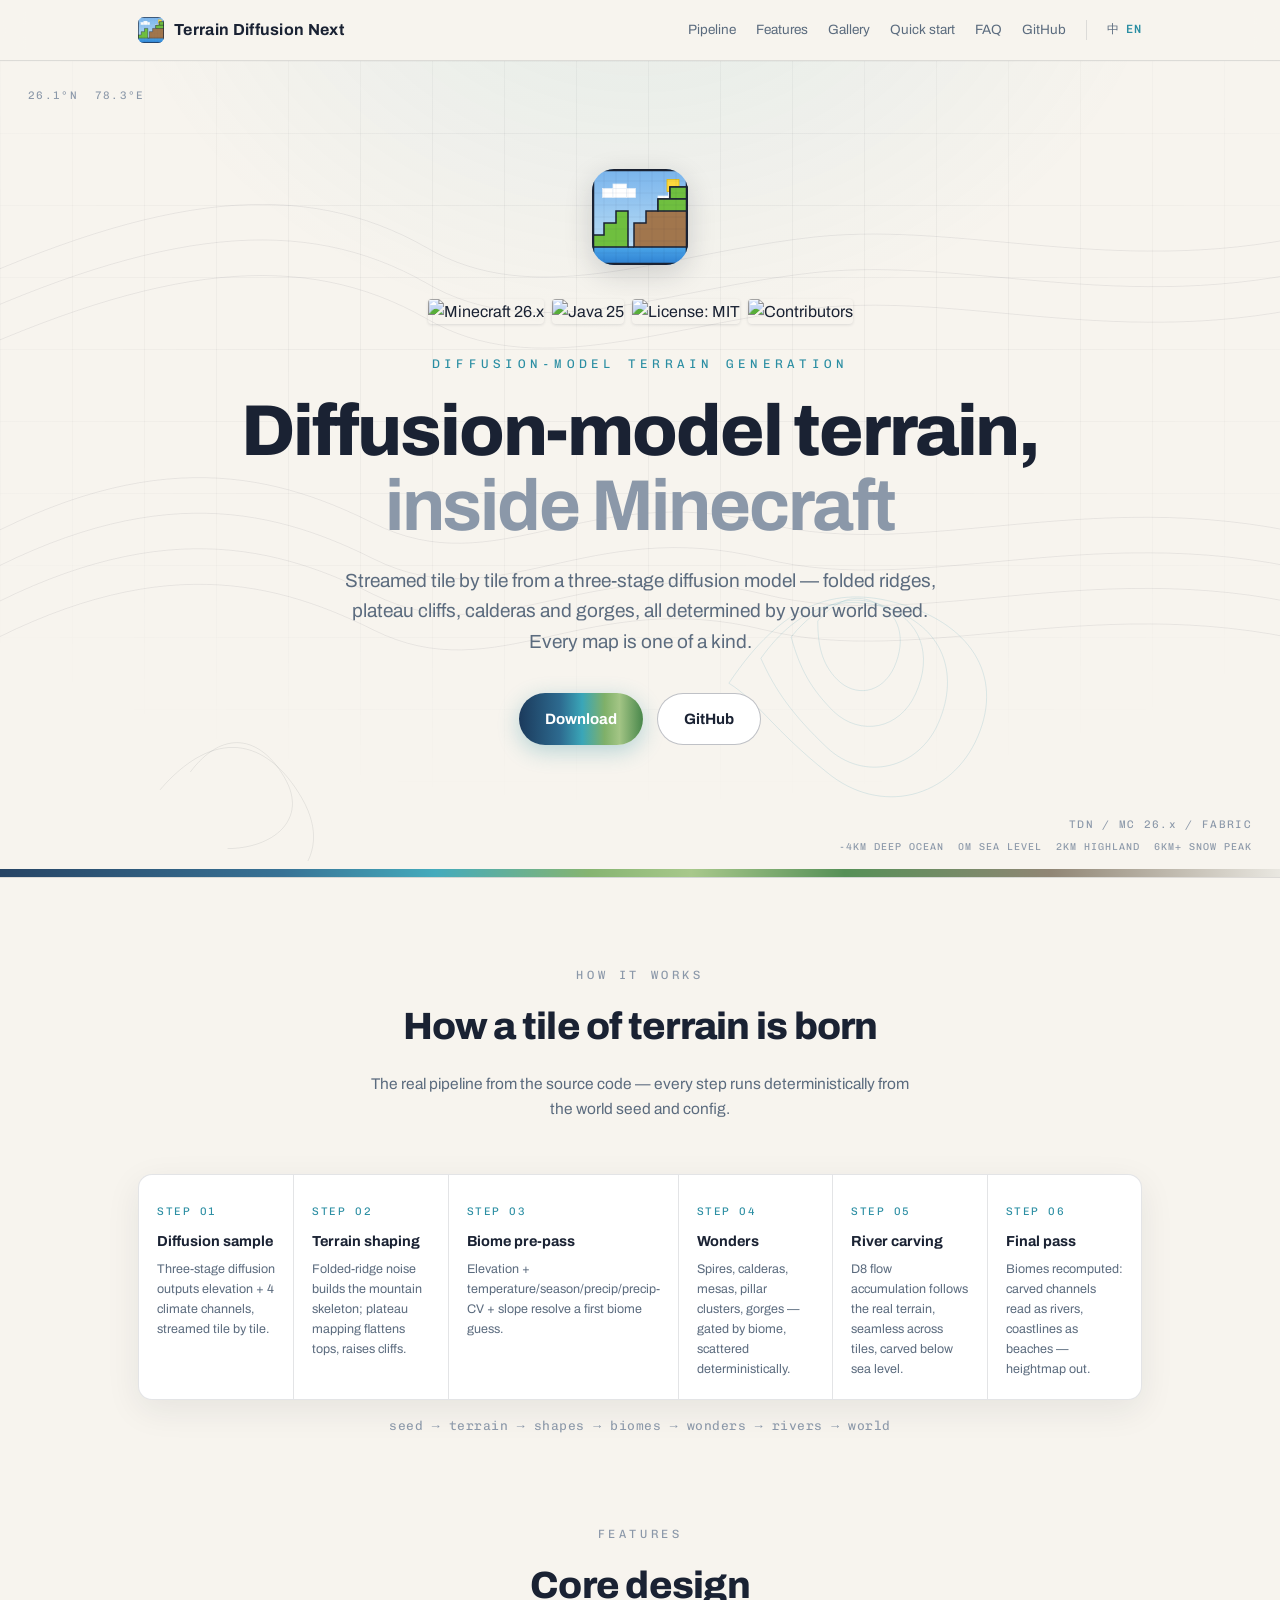
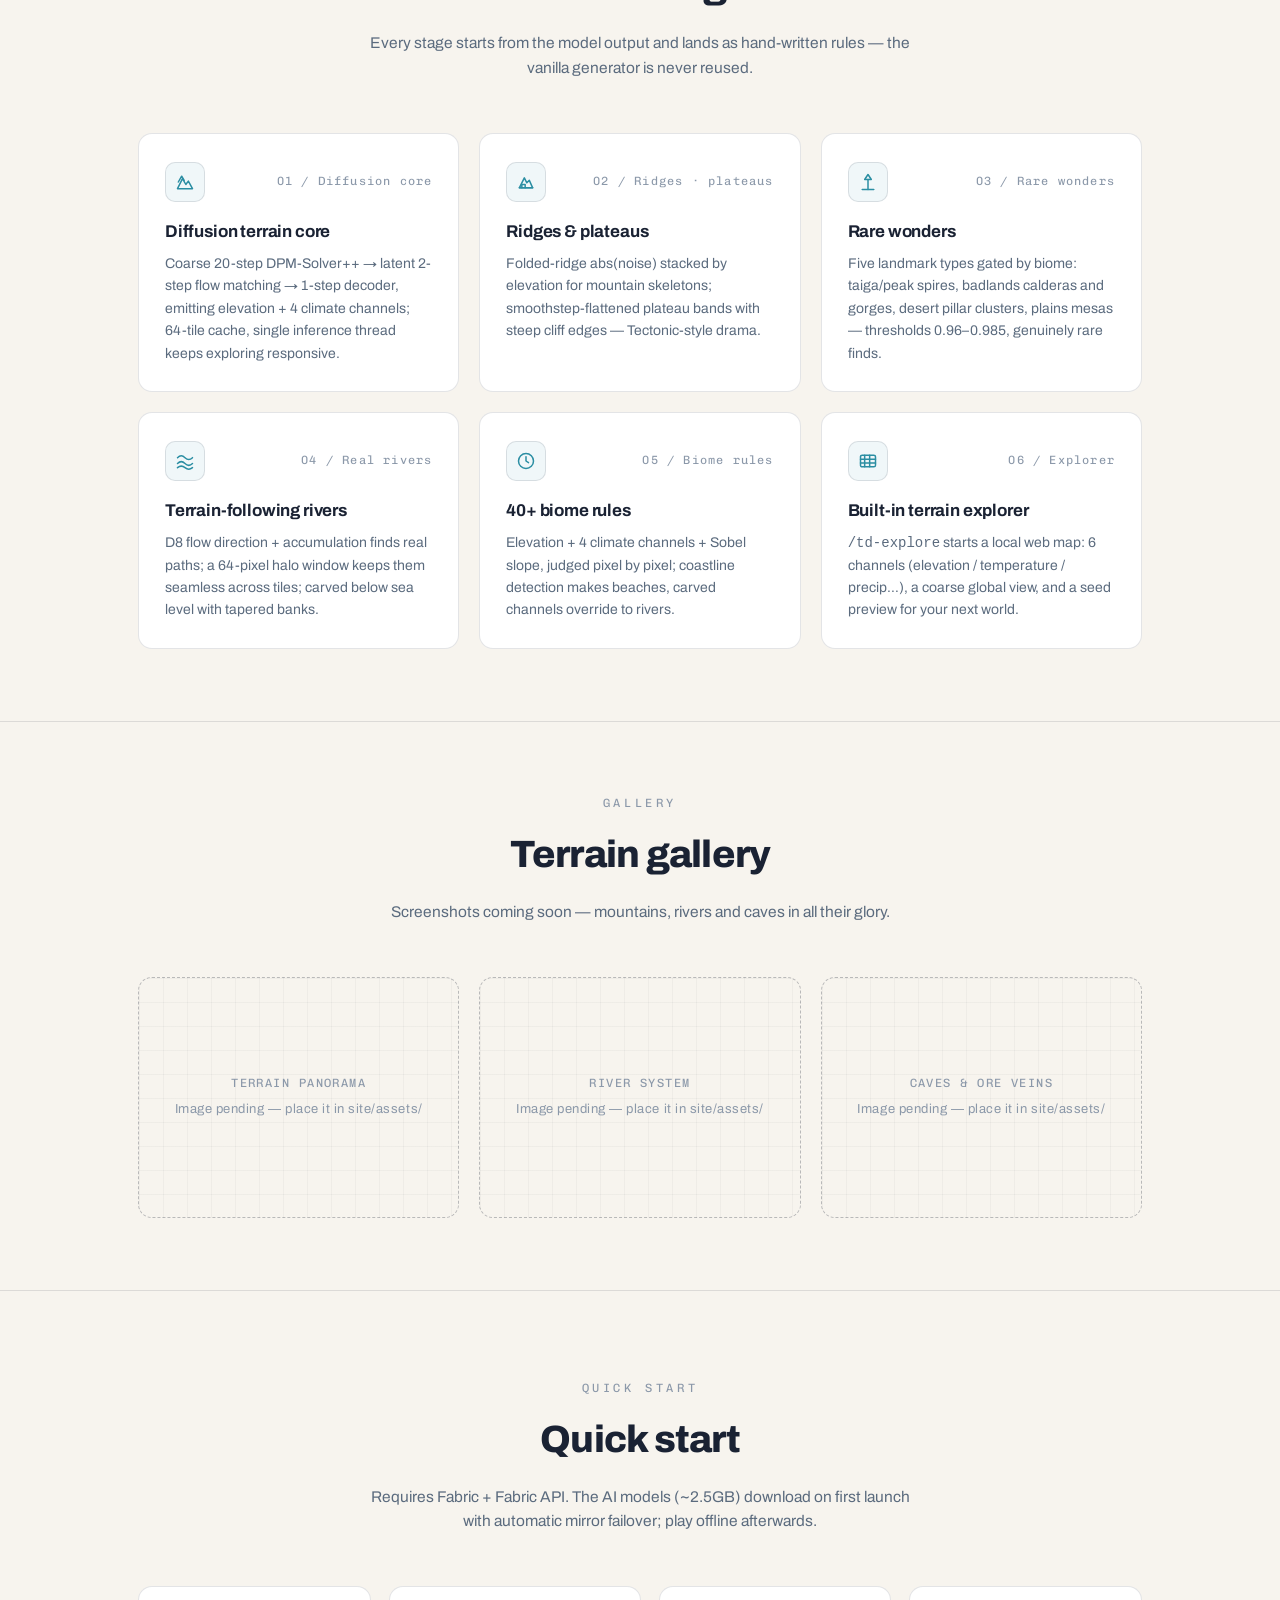
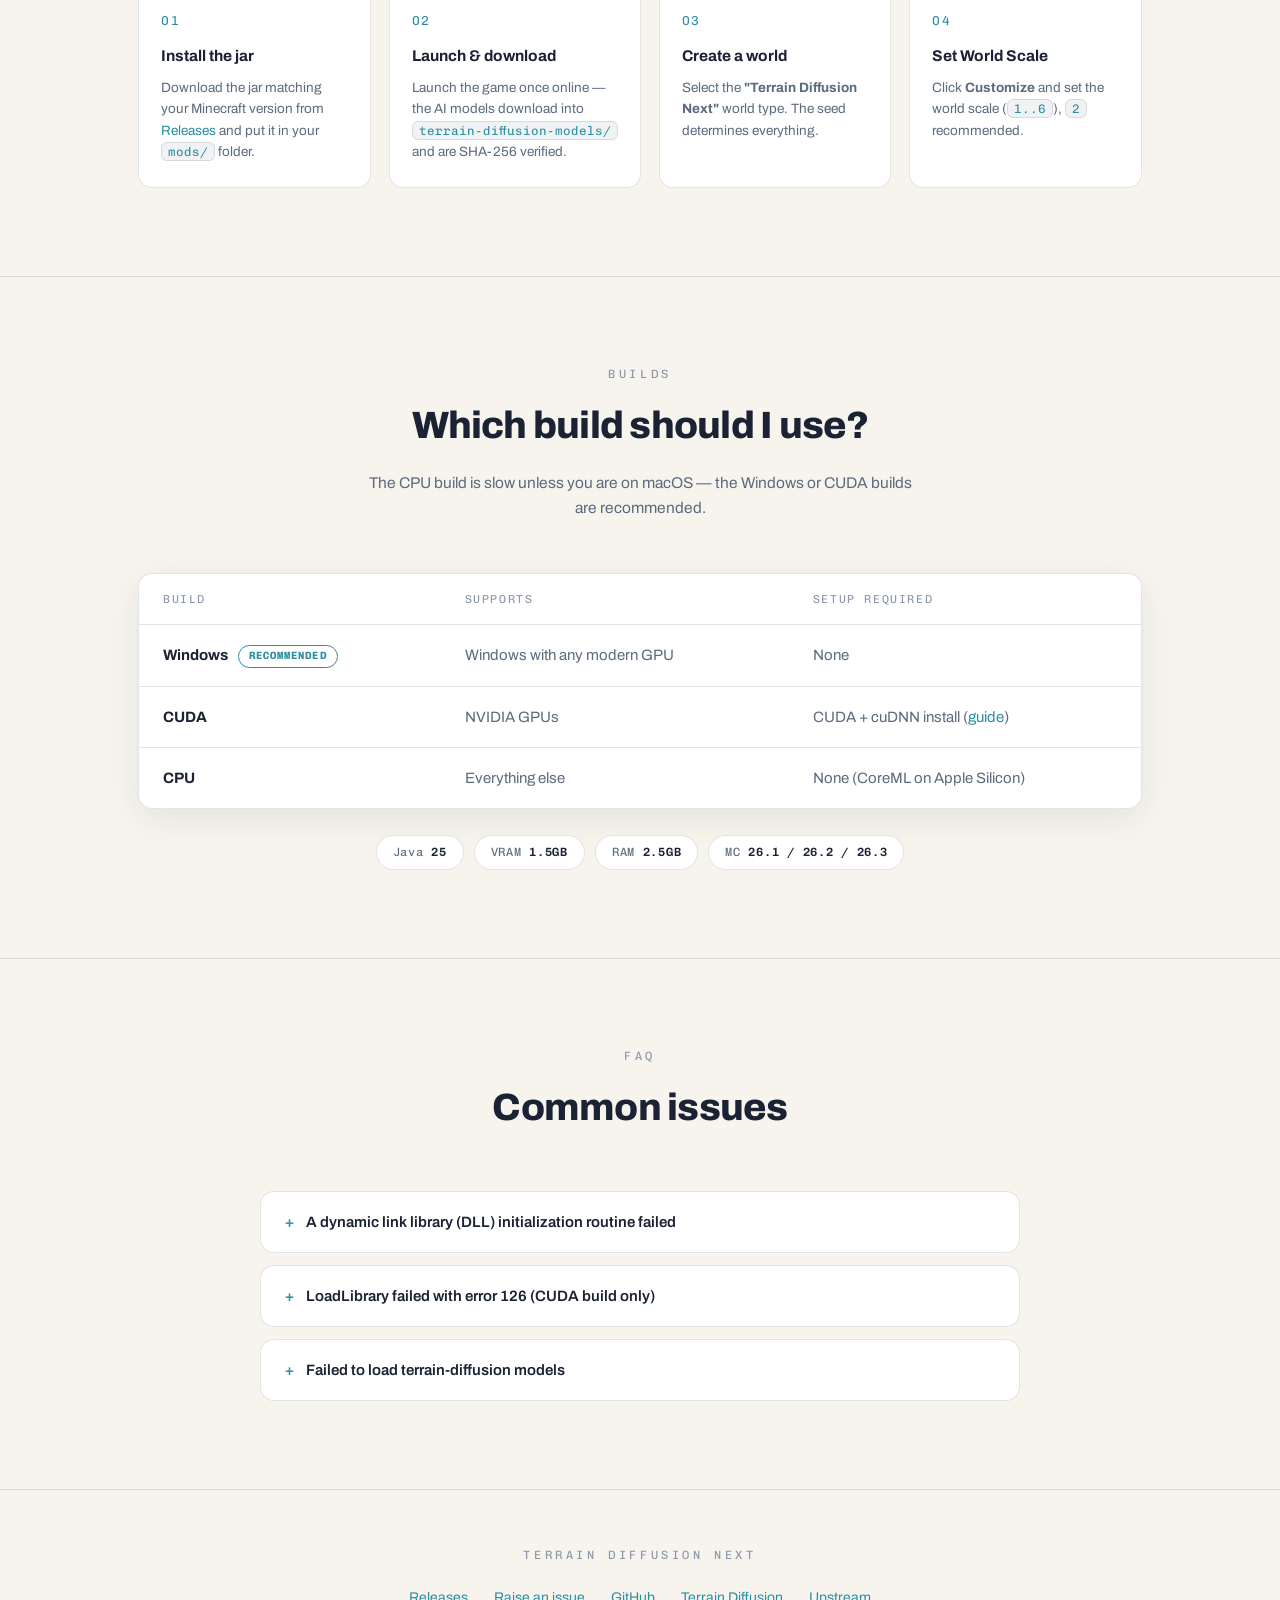
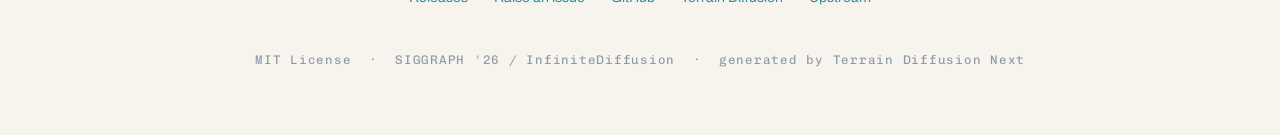
==== index_en.html @ 2c56d797 "deploy: bc9e5c254fb6e32093f4b14c2a72c482c428d058" ====
<!DOCTYPE html>
<html lang="en">
<head>
<meta charset="UTF-8">
<meta name="viewport" content="width=device-width, initial-scale=1.0">
<title>Terrain Diffusion Next — Diffusion-model terrain generation for Minecraft</title>
<meta name="description" content="Terrain Diffusion Next: a diffusion-model terrain generator for Minecraft 26.x — AI-crafted mountains, rivers, coastlines and ore veins.">
<link rel="preconnect" href="https://fonts.googleapis.com">
<link rel="preconnect" href="https://fonts.gstatic.com" crossorigin>
<link href="https://fonts.googleapis.com/css2?family=Archivo:wght@400;600;700;800&family=Chivo+Mono:wght@400;500&display=swap" rel="stylesheet">
<link rel="stylesheet" href="style.css">
<link rel="icon" type="image/svg+xml" href="assets/logo.svg">
</head>
<body>

<header class="topbar">
  <div class="container topbar-inner">
    <a class="brand" href="index_en.html">
      <img class="brand-mark" src="assets/logo.svg" alt="">
      Terrain Diffusion Next
    </a>
    <nav class="topbar-links">
      <a class="nav-link" href="#pipeline">Pipeline</a>
      <a class="nav-link" href="#features">Features</a>
      <a class="nav-link" href="#screenshots">Gallery</a>
      <a class="nav-link" href="#quickstart">Quick start</a>
      <a class="nav-link" href="#faq">FAQ</a>
      <a class="nav-link" href="https://github.com/f1owkang/Terrain-Diffusion-Next">GitHub</a>
      <div class="lang-switch">
        <a href="index.html" aria-label="中文">中</a>
        <a class="active" href="index_en.html" aria-label="English">EN</a>
      </div>
    </nav>
  </div>
</header>

<section class="hero">
  <div class="contours" aria-hidden="true">
    <svg viewBox="0 0 1440 900" preserveAspectRatio="xMidYMid slice" xmlns="http://www.w3.org/2000/svg">
      <g fill="none" stroke="rgba(26,34,51,0.09)" stroke-width="1">
        <path d="M-60 560 C 160 430, 300 460, 420 520 C 560 590, 660 470, 860 520 C 1040 565, 1240 470, 1500 540"/>
        <path d="M-60 600 C 160 470, 300 500, 420 560 C 560 630, 660 510, 860 560 C 1040 605, 1240 510, 1500 580"/>
        <path d="M-60 640 C 160 510, 300 540, 420 600 C 560 670, 660 550, 860 600 C 1040 645, 1240 550, 1500 620"/>
        <path d="M-60 680 C 160 550, 300 580, 420 640 C 560 710, 660 590, 860 640 C 1040 685, 1240 590, 1500 660"/>
      </g>
      <g fill="none" stroke="rgba(26,34,51,0.09)" stroke-width="1">
        <path d="M-60 260 C 180 150, 340 130, 480 210 C 600 280, 740 220, 900 200 C 1080 175, 1260 250, 1500 190"/>
        <path d="M-60 300 C 180 190, 340 170, 480 250 C 600 320, 740 260, 900 240 C 1080 215, 1260 290, 1500 230"/>
        <path d="M-60 340 C 180 230, 340 210, 480 290 C 600 360, 740 300, 900 280 C 1080 255, 1260 330, 1500 270"/>
      </g>
      <g fill="none" stroke="rgba(43,142,163,0.18)" stroke-width="1">
        <path d="M820 700 C 880 610, 940 590, 1010 610 C 1090 632, 1130 690, 1100 760 C 1070 830, 990 850, 930 800 C 870 752, 852 720, 820 700 Z"/>
        <path d="M856 672 C 900 610, 950 600, 1000 616 C 1060 636, 1080 688, 1056 744 C 1034 796, 972 812, 930 772 C 892 736, 872 708, 856 672 Z"/>
        <path d="M890 648 C 924 606, 958 600, 992 612 C 1036 628, 1050 668, 1030 712 C 1012 752, 968 760, 938 732 C 912 706, 900 684, 890 648 Z"/>
        <path d="M920 630 C 944 602, 966 600, 986 610 C 1012 622, 1020 650, 1006 682 C 992 712, 962 716, 942 696 C 924 678, 920 656, 920 630 Z"/>
      </g>
      <g fill="none" stroke="rgba(26,34,51,0.10)" stroke-width="1">
        <path d="M180 820 C 240 750, 300 760, 340 830 C 380 900, 320 950, 240 950"/>
        <path d="M214 800 C 250 752, 292 758, 320 806 C 348 854, 306 886, 256 886"/>
      </g>
    </svg>
  </div>
  <div class="hero-grid" aria-hidden="true"></div>

  <span class="hero-coord tl" aria-hidden="true">26.1&deg;N &nbsp;78.3&deg;E</span>
  <span class="hero-coord br" aria-hidden="true">TDN / MC 26.x / FABRIC</span>

  <div class="hero-inner container">
    <img src="assets/logo.svg" width="96" height="96" alt="Terrain Diffusion Next" style="border-radius: 22px; box-shadow: 0 8px 28px rgba(26,34,51,0.18); margin-bottom: 26px; animation: rise 0.7s both;">
    <div class="hero-badges">
      <img src="https://img.shields.io/badge/Minecraft-26.x-brightgreen?style=flat-square" alt="Minecraft 26.x">
      <img src="https://img.shields.io/badge/Java-25-orange?style=flat-square" alt="Java 25">
      <img src="https://img.shields.io/badge/License-MIT-yellow?style=flat-square" alt="License: MIT">
      <img src="https://img.shields.io/github/contributors/f1owkang/Terrain-Diffusion-Next?style=flat-square" alt="Contributors">
    </div>
    <p class="eyebrow">Diffusion-model terrain generation</p>
    <h1>Diffusion-model terrain,<br><span class="dim">inside Minecraft</span></h1>
    <p class="hero-tagline">Streamed tile by tile from a three-stage diffusion model — folded ridges, plateau cliffs, calderas and gorges, all determined by your world seed. Every map is one of a kind.</p>
    <div class="hero-cta">
      <a class="btn btn-primary" href="https://github.com/f1owkang/Terrain-Diffusion-Next/releases">Download</a>
      <a class="btn btn-ghost" href="https://github.com/f1owkang/Terrain-Diffusion-Next">GitHub</a>
    </div>
  </div>

  <div class="hero-strip" aria-hidden="true"></div>
  <div class="hero-scale" aria-hidden="true">
    <span>-4km deep ocean</span><span>0m sea level</span><span>2km highland</span><span>6km+ snow peak</span>
  </div>
</section>

<section class="pipeline" id="pipeline">
  <div class="container">
    <div class="section-head">
      <p class="section-label">How it works</p>
      <h2 class="section-title">How a tile of terrain is born</h2>
      <p class="section-sub">The real pipeline from the source code — every step runs deterministically from the world seed and config.</p>
    </div>
    <div class="pipeline-flow">
      <div class="pipeline-step">
        <span class="p-num">STEP 01</span>
        <h3>Diffusion sample</h3>
        <p>Three-stage diffusion outputs elevation + 4 climate channels, streamed tile by tile.</p>
      </div>
      <div class="pipeline-step">
        <span class="p-num">STEP 02</span>
        <h3>Terrain shaping</h3>
        <p>Folded-ridge noise builds the mountain skeleton; plateau mapping flattens tops, raises cliffs.</p>
      </div>
      <div class="pipeline-step">
        <span class="p-num">STEP 03</span>
        <h3>Biome pre-pass</h3>
        <p>Elevation + temperature/season/precip/precip-CV + slope resolve a first biome guess.</p>
      </div>
      <div class="pipeline-step">
        <span class="p-num">STEP 04</span>
        <h3>Wonders</h3>
        <p>Spires, calderas, mesas, pillar clusters, gorges — gated by biome, scattered deterministically.</p>
      </div>
      <div class="pipeline-step">
        <span class="p-num">STEP 05</span>
        <h3>River carving</h3>
        <p>D8 flow accumulation follows the real terrain, seamless across tiles, carved below sea level.</p>
      </div>
      <div class="pipeline-step">
        <span class="p-num">STEP 06</span>
        <h3>Final pass</h3>
        <p>Biomes recomputed: carved channels read as rivers, coastlines as beaches — heightmap out.</p>
      </div>
    </div>
    <p class="pipeline-note">seed &rarr; terrain &rarr; shapes &rarr; biomes &rarr; wonders &rarr; rivers &rarr; world</p>
  </div>
</section>

<section class="features" id="features">
  <div class="container">
    <div class="section-head">
      <p class="section-label">Features</p>
      <h2 class="section-title">Core design</h2>
      <p class="section-sub">Every stage starts from the model output and lands as hand-written rules — the vanilla generator is never reused.</p>
    </div>
    <div class="feature-grid">

      <article class="feature-card">
        <div class="feature-top">
          <span class="feature-icon">
            <svg width="20" height="20" viewBox="0 0 24 24" fill="none" stroke="currentColor" stroke-width="1.8" stroke-linecap="round" stroke-linejoin="round" aria-hidden="true"><path d="M3 20 L9 8 L13 15 L16 11 L21 20 Z"/><path d="M4 12 L8 5 L11 10"/></svg>
          </span>
          <span class="feature-index">01 / Diffusion core</span>
        </div>
        <h3>Diffusion terrain core</h3>
        <p>Coarse 20-step DPM-Solver++ → latent 2-step flow matching → 1-step decoder, emitting elevation + 4 climate channels; 64-tile cache, single inference thread keeps exploring responsive.</p>
        <div class="feature-ramp" aria-hidden="true"></div>
      </article>

      <article class="feature-card">
        <div class="feature-top">
          <span class="feature-icon">
            <svg width="20" height="20" viewBox="0 0 24 24" fill="none" stroke="currentColor" stroke-width="1.8" stroke-linecap="round" stroke-linejoin="round" aria-hidden="true"><path d="M4 19 L10 7 L13 13 L16 10 L20 19 Z"/><path d="M4 19 H20"/><path d="M7 19 V15 H11 V19"/></svg>
          </span>
          <span class="feature-index">02 / Ridges · plateaus</span>
        </div>
        <h3>Ridges &amp; plateaus</h3>
        <p>Folded-ridge abs(noise) stacked by elevation for mountain skeletons; smoothstep-flattened plateau bands with steep cliff edges — Tectonic-style drama.</p>
        <div class="feature-ramp" aria-hidden="true"></div>
      </article>

      <article class="feature-card">
        <div class="feature-top">
          <span class="feature-icon">
            <svg width="20" height="20" viewBox="0 0 24 24" fill="none" stroke="currentColor" stroke-width="1.8" stroke-linecap="round" stroke-linejoin="round" aria-hidden="true"><path d="M12 3 L16 9 H8 Z"/><path d="M12 9 V21"/><path d="M5 21 H19"/></svg>
          </span>
          <span class="feature-index">03 / Rare wonders</span>
        </div>
        <h3>Rare wonders</h3>
        <p>Five landmark types gated by biome: taiga/peak spires, badlands calderas and gorges, desert pillar clusters, plains mesas — thresholds 0.96–0.985, genuinely rare finds.</p>
        <div class="feature-ramp" aria-hidden="true"></div>
      </article>

      <article class="feature-card">
        <div class="feature-top">
          <span class="feature-icon">
            <svg width="20" height="20" viewBox="0 0 24 24" fill="none" stroke="currentColor" stroke-width="1.8" stroke-linecap="round" stroke-linejoin="round" aria-hidden="true"><path d="M3 8 C 6 5, 9 5, 12 8 S 18 11, 21 8"/><path d="M3 15 C 6 12, 9 12, 12 15 S 18 18, 21 15"/><path d="M3 20 C 6 17.5, 9 17.5, 12 20 S 18 22.5, 21 20"/></svg>
          </span>
          <span class="feature-index">04 / Real rivers</span>
        </div>
        <h3>Terrain-following rivers</h3>
        <p>D8 flow direction + accumulation finds real paths; a 64-pixel halo window keeps them seamless across tiles; carved below sea level with tapered banks.</p>
        <div class="feature-ramp" aria-hidden="true"></div>
      </article>

      <article class="feature-card">
        <div class="feature-top">
          <span class="feature-icon">
            <svg width="20" height="20" viewBox="0 0 24 24" fill="none" stroke="currentColor" stroke-width="1.8" stroke-linecap="round" stroke-linejoin="round" aria-hidden="true"><circle cx="12" cy="12" r="9"/><path d="M12 7 V12 L15 14"/></svg>
          </span>
          <span class="feature-index">05 / Biome rules</span>
        </div>
        <h3>40+ biome rules</h3>
        <p>Elevation + 4 climate channels + Sobel slope, judged pixel by pixel; coastline detection makes beaches, carved channels override to rivers.</p>
        <div class="feature-ramp" aria-hidden="true"></div>
      </article>

      <article class="feature-card">
        <div class="feature-top">
          <span class="feature-icon">
            <svg width="20" height="20" viewBox="0 0 24 24" fill="none" stroke="currentColor" stroke-width="1.8" stroke-linecap="round" stroke-linejoin="round" aria-hidden="true"><rect x="3" y="5" width="18" height="14" rx="2"/><path d="M3 10 H21"/><path d="M8 5 V19"/><path d="M14 5 V19"/><path d="M3 14.5 H21"/></svg>
          </span>
          <span class="feature-index">06 / Explorer</span>
        </div>
        <h3>Built-in terrain explorer</h3>
        <p><code>/td-explore</code> starts a local web map: 6 channels (elevation / temperature / precip…), a coarse global view, and a seed preview for your next world.</p>
        <div class="feature-ramp" aria-hidden="true"></div>
      </article>

    </div>
  </div>
</section>

<section class="screenshots" id="screenshots">
  <div class="container">
    <div class="section-head">
      <p class="section-label">Gallery</p>
      <h2 class="section-title">Terrain gallery</h2>
      <p class="section-sub">Screenshots coming soon — mountains, rivers and caves in all their glory.</p>
    </div>
    <div class="shot-grid">
      <div class="shot" role="img" aria-label="Screenshot placeholder: terrain panorama">
        <span>Terrain panorama<span class="shot-note">Image pending — place it in site/assets/</span></span>
      </div>
      <div class="shot" role="img" aria-label="Screenshot placeholder: river system">
        <span>River system<span class="shot-note">Image pending — place it in site/assets/</span></span>
      </div>
      <div class="shot" role="img" aria-label="Screenshot placeholder: caves and ore veins">
        <span>Caves &amp; ore veins<span class="shot-note">Image pending — place it in site/assets/</span></span>
      </div>
    </div>
  </div>
</section>

<section class="quickstart" id="quickstart">
  <div class="container">
    <div class="section-head">
      <p class="section-label">Quick start</p>
      <h2 class="section-title">Quick start</h2>
      <p class="section-sub">Requires Fabric + Fabric API. The AI models (~2.5GB) download on first launch with automatic mirror failover; play offline afterwards.</p>
    </div>
    <div class="steps">
      <div class="step">
        <h3>Install the jar</h3>
        <p>Download the jar matching your Minecraft version from <a href="https://github.com/f1owkang/Terrain-Diffusion-Next/releases">Releases</a> and put it in your <code>mods/</code> folder.</p>
      </div>
      <div class="step">
        <h3>Launch &amp; download</h3>
        <p>Launch the game once online — the AI models download into <code>terrain-diffusion-models/</code> and are SHA-256 verified.</p>
      </div>
      <div class="step">
        <h3>Create a world</h3>
        <p>Select the <b>"Terrain Diffusion Next"</b> world type. The seed determines everything.</p>
      </div>
      <div class="step">
        <h3>Set World Scale</h3>
        <p>Click <b>Customize</b> and set the world scale (<code>1..6</code>), <code>2</code> recommended.</p>
      </div>
    </div>
  </div>
</section>

<section class="builds" id="builds">
  <div class="container">
    <div class="section-head">
      <p class="section-label">Builds</p>
      <h2 class="section-title">Which build should I use?</h2>
      <p class="section-sub">The CPU build is slow unless you are on macOS — the Windows or CUDA builds are recommended.</p>
    </div>
    <div class="build-table-wrap">
      <table class="build-table">
        <thead>
          <tr><th>Build</th><th>Supports</th><th>Setup required</th></tr>
        </thead>
        <tbody>
          <tr>
            <td class="build-name">Windows<span class="tag">Recommended</span></td>
            <td>Windows with any modern GPU</td>
            <td>None</td>
          </tr>
          <tr>
            <td class="build-name">CUDA</td>
            <td>NVIDIA GPUs</td>
            <td>CUDA + cuDNN install (<a href="CUDA_INSTALL.md">guide</a>)</td>
          </tr>
          <tr>
            <td class="build-name">CPU</td>
            <td>Everything else</td>
            <td>None (CoreML on Apple Silicon)</td>
          </tr>
        </tbody>
      </table>
    </div>
    <div class="req-chips">
      <span class="chip">Java <b>25</b></span>
      <span class="chip">VRAM <b>1.5GB</b></span>
      <span class="chip">RAM <b>2.5GB</b></span>
      <span class="chip">MC <b>26.1 / 26.2 / 26.3</b></span>
    </div>
  </div>
</section>

<section class="faq" id="faq">
  <div class="container">
    <div class="section-head">
      <p class="section-label">FAQ</p>
      <h2 class="section-title">Common issues</h2>
    </div>
    <div class="faq-list">
      <details class="faq-item">
        <summary>A dynamic link library (DLL) initialization routine failed</summary>
        <p>Older Java versions trigger this. Minecraft 26.x requires <b>Java 25</b> or higher; the <a href="https://learn.microsoft.com/en-us/java/openjdk/download">latest Microsoft OpenJDK 25</a> is known to work.</p>
      </details>
      <details class="faq-item">
        <summary>LoadLibrary failed with error 126 (CUDA build only)</summary>
        <p>Typically an improper CUDA or cuDNN installation — see the troubleshooting steps in <code>CUDA_INSTALL.md</code>.</p>
      </details>
      <details class="faq-item">
        <summary>Failed to load terrain-diffusion models</summary>
        <p>Usually an out-of-memory error. The models take up about 2.5GB of RAM — increase Minecraft's RAM allocation in your launcher.</p>
      </details>
    </div>
  </div>
</section>

<footer class="footer">
  <div class="container">
    <p class="footer-title">Terrain Diffusion Next</p>
    <div class="footer-links">
      <a href="https://github.com/f1owkang/Terrain-Diffusion-Next/releases">Releases</a>
      <a href="https://github.com/f1owkang/Terrain-Diffusion-Next/issues/new">Raise an issue</a>
      <a href="https://github.com/f1owkang/Terrain-Diffusion-Next">GitHub</a>
      <a href="https://github.com/xandergos/terrain-diffusion">Terrain Diffusion</a>
      <a href="https://github.com/xandergos/terrain-diffusion-mc">Upstream</a>
    </div>
    <p class="footer-meta">MIT License &nbsp;·&nbsp; SIGGRAPH '26 / InfiniteDiffusion &nbsp;·&nbsp; generated by Terrain Diffusion Next</p>
  </div>
</footer>

</body>
</html>
---- style.css ----
:root {
  --bg: #f7f4ee;
  --surface: #ffffff;
  --surface-2: #fbf9f4;
  --line: rgba(26, 34, 51, 0.12);
  --line-strong: rgba(26, 34, 51, 0.28);
  --text: #1a2233;
  --muted: #5b6b7e;
  --faint: #8b98a9;
  --accent: #2b8ea3;
  --accent-2: #21806f;
  --deep: #1b3a5c;
  --snow: #e8e6df;
  --ramp: linear-gradient(90deg, #1b3a5c 0%, #2d6a8f 22%, #3aa6b8 34%, #7fb069 46%, #a3c585 54%, #4d8a4e 66%, #8a7f6d 82%, #e8e6df 100%);
  --font-body: "Archivo", "Noto Sans SC", "PingFang SC", "Microsoft YaHei", sans-serif;
  --font-mono: "Chivo Mono", "Cascadia Mono", "Consolas", monospace;
  --radius: 14px;
  --shadow: 0 10px 34px rgba(26, 34, 51, 0.08);
  --shadow-hover: 0 18px 46px rgba(26, 34, 51, 0.14);
}

* { margin: 0; padding: 0; box-sizing: border-box; }

html { scroll-behavior: smooth; }

body {
  background: var(--bg);
  color: var(--text);
  font-family: var(--font-body);
  line-height: 1.6;
  overflow-x: hidden;
  -webkit-font-smoothing: antialiased;
}

::selection { background: rgba(43, 142, 163, 0.2); }

a { color: var(--accent); text-decoration: none; }
a:hover { text-decoration: underline; }

.container { max-width: 1060px; margin: 0 auto; padding: 0 28px; }

/* ============ Topbar ============ */

.topbar {
  position: sticky;
  top: 0;
  z-index: 50;
  backdrop-filter: blur(12px);
  background: rgba(247, 244, 238, 0.82);
  border-bottom: 1px solid var(--line);
}

.topbar-inner {
  display: flex;
  align-items: center;
  justify-content: space-between;
  height: 60px;
}

.brand {
  display: flex;
  align-items: center;
  gap: 10px;
  font-weight: 700;
  letter-spacing: 0.02em;
  color: var(--text);
}
.brand:hover { text-decoration: none; }

.brand-mark {
  width: 26px;
  height: 26px;
  flex: none;
  border-radius: 6px;
}

.topbar-links {
  display: flex;
  align-items: center;
  gap: 20px;
  font-size: 13.5px;
}

.topbar-links a { color: var(--muted); transition: color 0.15s; }
.topbar-links a:hover { color: var(--text); text-decoration: none; }
.topbar-links a.active { color: var(--text); }

.lang-switch {
  display: flex;
  gap: 6px;
  padding-left: 20px;
  border-left: 1px solid var(--line);
  font-family: var(--font-mono);
  font-size: 12px;
  text-transform: uppercase;
  letter-spacing: 0.08em;
}

.lang-switch a.active { color: var(--accent); font-weight: 500; }

/* ============ Hero ============ */

.hero {
  position: relative;
  overflow: hidden;
  border-bottom: 1px solid var(--line);
  background:
    radial-gradient(ellipse 70% 90% at 50% -20%, rgba(43, 142, 163, 0.1), transparent 60%),
    var(--bg);
}

.contours {
  position: absolute;
  inset: 0;
  pointer-events: none;
  opacity: 0.9;
}

.hero-grid {
  position: absolute;
  inset: 0;
  pointer-events: none;
  background-image:
    linear-gradient(rgba(26, 34, 51, 0.045) 1px, transparent 1px),
    linear-gradient(90deg, rgba(26, 34, 51, 0.045) 1px, transparent 1px);
  background-size: 72px 72px;
  mask-image: radial-gradient(ellipse 90% 80% at 50% 30%, black 30%, transparent 78%);
  -webkit-mask-image: radial-gradient(ellipse 90% 80% at 50% 30%, black 30%, transparent 78%);
}

.hero-coord {
  position: absolute;
  font-family: var(--font-mono);
  font-size: 11px;
  letter-spacing: 0.12em;
  color: var(--faint);
  pointer-events: none;
  user-select: none;
}
.hero-coord.tl { top: 26px; left: 28px; }
.hero-coord.br { bottom: 44px; right: 28px; }

.hero-inner {
  position: relative;
  padding: 108px 0 132px;
  text-align: center;
}

.hero-badges {
  display: flex;
  justify-content: center;
  flex-wrap: wrap;
  gap: 8px;
  margin-bottom: 30px;
}

.hero-badges img { border-radius: 4px; box-shadow: 0 1px 3px rgba(26, 34, 51, 0.12); }

.eyebrow {
  font-family: var(--font-mono);
  font-size: 12.5px;
  letter-spacing: 0.34em;
  text-transform: uppercase;
  color: var(--accent);
  margin-bottom: 20px;
  animation: rise 0.7s 0.05s both;
}

.hero h1 {
  font-size: clamp(40px, 7vw, 72px);
  font-weight: 800;
  letter-spacing: -0.03em;
  line-height: 1.04;
  animation: rise 0.7s 0.15s both;
}

.hero h1 .dim { color: var(--faint); font-weight: 700; }

.hero-tagline {
  max-width: 620px;
  margin: 22px auto 0;
  font-size: clamp(16px, 2.2vw, 19px);
  color: var(--muted);
  animation: rise 0.7s 0.25s both;
}

.hero-cta {
  display: flex;
  justify-content: center;
  flex-wrap: wrap;
  gap: 14px;
  margin-top: 36px;
  animation: rise 0.7s 0.35s both;
}

.btn {
  display: inline-flex;
  align-items: center;
  gap: 9px;
  padding: 13px 26px;
  border-radius: 999px;
  font-weight: 700;
  font-size: 15px;
  transition: transform 0.15s, box-shadow 0.2s, background 0.2s, border-color 0.2s;
}
.btn:hover { text-decoration: none; transform: translateY(-2px); }

.btn-primary {
  background: var(--ramp);
  background-size: 150% 100%;
  color: #ffffff;
  box-shadow: 0 6px 22px rgba(43, 142, 163, 0.32);
}
.btn-primary:hover { box-shadow: 0 10px 30px rgba(43, 142, 163, 0.42); }

.btn-ghost {
  border: 1px solid var(--line-strong);
  color: var(--text);
  background: var(--surface);
}
.btn-ghost:hover { border-color: var(--accent); color: var(--accent); }

.hero-strip {
  position: absolute;
  left: 0;
  right: 0;
  bottom: 0;
  height: 8px;
  background: var(--ramp);
  opacity: 0.95;
}

.hero-scale {
  position: absolute;
  right: 28px;
  bottom: 22px;
  display: flex;
  gap: 14px;
  font-family: var(--font-mono);
  font-size: 10px;
  letter-spacing: 0.1em;
  color: var(--faint);
  text-transform: uppercase;
  pointer-events: none;
}

/* ============ Sections ============ */

section { position: relative; }

.section-head {
  text-align: center;
  margin-bottom: 52px;
}

.section-label {
  font-family: var(--font-mono);
  font-size: 12px;
  letter-spacing: 0.3em;
  text-transform: uppercase;
  color: var(--faint);
  margin-bottom: 12px;
}

.section-title {
  font-size: clamp(26px, 4vw, 38px);
  font-weight: 800;
  letter-spacing: -0.02em;
}

.section-sub {
  max-width: 560px;
  margin: 14px auto 0;
  color: var(--muted);
  font-size: 15.5px;
}

/* ============ Pipeline strip ============ */

.pipeline { padding: 88px 0 0; }

.pipeline-flow {
  display: grid;
  grid-template-columns: repeat(6, 1fr);
  gap: 0;
  border: 1px solid var(--line);
  border-radius: var(--radius);
  overflow: hidden;
  background: var(--surface);
  box-shadow: var(--shadow);
}

.pipeline-step {
  position: relative;
  padding: 22px 18px 20px;
  text-align: left;
}

.pipeline-step + .pipeline-step { border-left: 1px solid var(--line); }

.pipeline-step .p-num {
  font-family: var(--font-mono);
  font-size: 11px;
  letter-spacing: 0.14em;
  color: var(--accent);
}

.pipeline-step h3 { font-size: 14.5px; font-weight: 700; margin: 8px 0 6px; }

.pipeline-step p { font-size: 12.5px; color: var(--muted); }

.pipeline-note {
  text-align: center;
  margin-top: 16px;
  font-size: 13px;
  color: var(--faint);
  font-family: var(--font-mono);
  letter-spacing: 0.04em;
}

/* ============ Features ============ */

.features { padding: 88px 0 72px; }

.feature-grid {
  display: grid;
  grid-template-columns: repeat(3, 1fr);
  gap: 20px;
}

.feature-card {
  position: relative;
  background: var(--surface);
  border: 1px solid var(--line);
  border-radius: var(--radius);
  padding: 28px 26px 26px;
  transition: transform 0.2s, border-color 0.2s, box-shadow 0.2s;
  overflow: hidden;
}

.feature-card::before {
  content: "";
  position: absolute;
  inset: 0;
  background-image: radial-gradient(circle at 30% 0%, rgba(43, 142, 163, 0.1), transparent 55%);
  opacity: 0;
  transition: opacity 0.25s;
}

.feature-card:hover {
  transform: translateY(-4px);
  border-color: rgba(43, 142, 163, 0.4);
  box-shadow: var(--shadow-hover);
}

.feature-card:hover::before { opacity: 1; }

.feature-top {
  display: flex;
  align-items: center;
  justify-content: space-between;
  margin-bottom: 16px;
}

.feature-icon {
  width: 40px;
  height: 40px;
  display: grid;
  place-items: center;
  border: 1px solid var(--line);
  border-radius: 10px;
  color: var(--accent);
  background: rgba(43, 142, 163, 0.07);
}

.feature-index {
  font-family: var(--font-mono);
  font-size: 12px;
  color: var(--faint);
  letter-spacing: 0.1em;
}

.feature-card h3 {
  font-size: 17px;
  font-weight: 700;
  margin-bottom: 8px;
  letter-spacing: -0.01em;
}

.feature-card p {
  font-size: 14px;
  color: var(--muted);
}

.feature-ramp {
  position: absolute;
  left: 26px;
  right: 26px;
  bottom: 0;
  height: 3px;
  background: var(--ramp);
  opacity: 0;
  transition: opacity 0.25s;
}

.feature-card:hover .feature-ramp { opacity: 0.9; }

/* ============ Screenshots ============ */

.screenshots { padding: 72px 0; border-top: 1px solid var(--line); }

.shot-grid {
  display: grid;
  grid-template-columns: repeat(3, 1fr);
  gap: 20px;
}

.shot {
  aspect-ratio: 4 / 3;
  border: 1px dashed var(--line-strong);
  border-radius: var(--radius);
  display: grid;
  place-items: center;
  text-align: center;
  padding: 20px;
  color: var(--faint);
  font-family: var(--font-mono);
  font-size: 12px;
  letter-spacing: 0.12em;
  text-transform: uppercase;
  background:
    linear-gradient(rgba(26, 34, 51, 0.035) 1px, transparent 1px),
    linear-gradient(90deg, rgba(26, 34, 51, 0.035) 1px, transparent 1px);
  background-size: 24px 24px;
  transition: border-color 0.2s;
}

.shot:hover { border-color: var(--accent); }

.shot .shot-note { display: block; margin-top: 6px; color: var(--faint); letter-spacing: 0.04em; text-transform: none; font-family: var(--font-body); font-size: 13px; }

/* ============ Quick start ============ */

.quickstart { padding: 88px 0; border-top: 1px solid var(--line); }

.steps {
  display: grid;
  grid-template-columns: repeat(4, 1fr);
  gap: 18px;
  counter-reset: step;
}

.step {
  counter-increment: step;
  background: var(--surface);
  border: 1px solid var(--line);
  border-radius: var(--radius);
  padding: 24px 22px;
  position: relative;
  transition: transform 0.2s, box-shadow 0.2s;
}

.step:hover { transform: translateY(-3px); box-shadow: var(--shadow); }

.step::before {
  content: "0" counter(step);
  font-family: var(--font-mono);
  font-size: 13px;
  color: var(--accent);
  letter-spacing: 0.12em;
  display: block;
  margin-bottom: 12px;
}

.step h3 { font-size: 15.5px; font-weight: 700; margin-bottom: 8px; }
.step p { font-size: 13.5px; color: var(--muted); }
.step code {
  font-family: var(--font-mono);
  font-size: 12.5px;
  background: rgba(26, 34, 51, 0.06);
  border: 1px solid var(--line);
  border-radius: 6px;
  padding: 1px 6px;
  color: var(--accent);
  white-space: nowrap;
}

/* ============ Builds ============ */

.builds { padding: 88px 0; border-top: 1px solid var(--line); }

.build-table-wrap {
  border: 1px solid var(--line);
  border-radius: var(--radius);
  overflow: hidden;
  background: var(--surface);
  box-shadow: var(--shadow);
}

table.build-table { width: 100%; border-collapse: collapse; font-size: 15px; }

.build-table th {
  font-family: var(--font-mono);
  font-size: 11.5px;
  text-transform: uppercase;
  letter-spacing: 0.14em;
  color: var(--faint);
  text-align: left;
  padding: 16px 24px;
  border-bottom: 1px solid var(--line);
  font-weight: 400;
}

.build-table td {
  padding: 18px 24px;
  border-bottom: 1px solid var(--line);
  color: var(--muted);
}

.build-table tr:last-child td { border-bottom: none; }

.build-table .build-name {
  color: var(--text);
  font-weight: 700;
  white-space: nowrap;
}

.build-table .tag {
  display: inline-block;
  font-family: var(--font-mono);
  font-size: 10.5px;
  text-transform: uppercase;
  letter-spacing: 0.1em;
  border: 1px solid var(--accent);
  color: var(--accent);
  border-radius: 999px;
  padding: 2px 10px;
  margin-left: 10px;
  vertical-align: 1px;
}

.req-chips {
  display: flex;
  flex-wrap: wrap;
  gap: 10px;
  justify-content: center;
  margin-top: 26px;
}

.chip {
  font-family: var(--font-mono);
  font-size: 12px;
  letter-spacing: 0.06em;
  color: var(--muted);
  border: 1px solid var(--line);
  border-radius: 999px;
  padding: 7px 16px;
  background: var(--surface);
}

.chip b { color: var(--text); font-weight: 600; }

/* ============ FAQ ============ */

.faq { padding: 88px 0; border-top: 1px solid var(--line); }

.faq-list { max-width: 760px; margin: 0 auto; display: grid; gap: 12px; }

.faq-item {
  background: var(--surface);
  border: 1px solid var(--line);
  border-radius: var(--radius);
  overflow: hidden;
}

.faq-item summary {
  cursor: pointer;
  list-style: none;
  padding: 18px 24px;
  font-weight: 600;
  font-size: 15px;
  display: flex;
  align-items: center;
  gap: 12px;
}

.faq-item summary::-webkit-details-marker { display: none; }

.faq-item summary::before {
  content: "+";
  font-family: var(--font-mono);
  color: var(--accent);
  transition: transform 0.2s;
  font-size: 15px;
}

.faq-item[open] summary::before { transform: rotate(45deg); }

.faq-item p {
  padding: 0 24px 20px;
  color: var(--muted);
  font-size: 14.5px;
}

.faq-item code {
  font-family: var(--font-mono);
  font-size: 13px;
  background: rgba(26, 34, 51, 0.06);
  border: 1px solid var(--line);
  border-radius: 6px;
  padding: 1px 6px;
  color: var(--accent);
}

/* ============ Footer ============ */

.footer {
  border-top: 1px solid var(--line);
  padding: 56px 0 64px;
  text-align: center;
}

.footer-title {
  font-family: var(--font-mono);
  font-size: 12px;
  letter-spacing: 0.3em;
  text-transform: uppercase;
  color: var(--faint);
  margin-bottom: 22px;
}

.footer-links {
  display: flex;
  justify-content: center;
  flex-wrap: wrap;
  gap: 26px;
  font-size: 14px;
}

.footer-meta {
  margin-top: 40px;
  font-size: 12.5px;
  color: var(--faint);
  font-family: var(--font-mono);
  letter-spacing: 0.06em;
}

/* ============ Animations ============ */

@keyframes rise {
  from { opacity: 0; transform: translateY(18px); }
  to { opacity: 1; transform: translateY(0); }
}

@keyframes drift {
  from { transform: translate3d(0, 0, 0); }
  to { transform: translate3d(14px, -10px, 0); }
}

.contours svg { animation: drift 26s ease-in-out infinite alternate; }

@media (prefers-reduced-motion: reduce) {
  .contours svg { animation: none; }
  .hero-badges img, .eyebrow, .hero h1, .hero-tagline, .hero-cta { animation: none; }
}

/* ============ Responsive ============ */

@media (max-width: 900px) {
  .feature-grid { grid-template-columns: repeat(2, 1fr); }
  .shot-grid { grid-template-columns: 1fr; }
  .steps { grid-template-columns: repeat(2, 1fr); }
  .pipeline-flow { grid-template-columns: repeat(3, 1fr); }
  .pipeline-step + .pipeline-step { border-left: none; }
  .pipeline-step:nth-child(n+2) { border-top: 1px solid var(--line); }
}

@media (max-width: 620px) {
  .feature-grid { grid-template-columns: 1fr; }
  .steps { grid-template-columns: 1fr; }
  .pipeline-flow { grid-template-columns: 1fr; }
  .hero-inner { padding: 72px 0 110px; }
  .hero-scale, .hero-coord { display: none; }
  .topbar-links .nav-link { display: none; }
  .build-table td, .build-table th { padding: 14px 16px; font-size: 13.5px; }
}
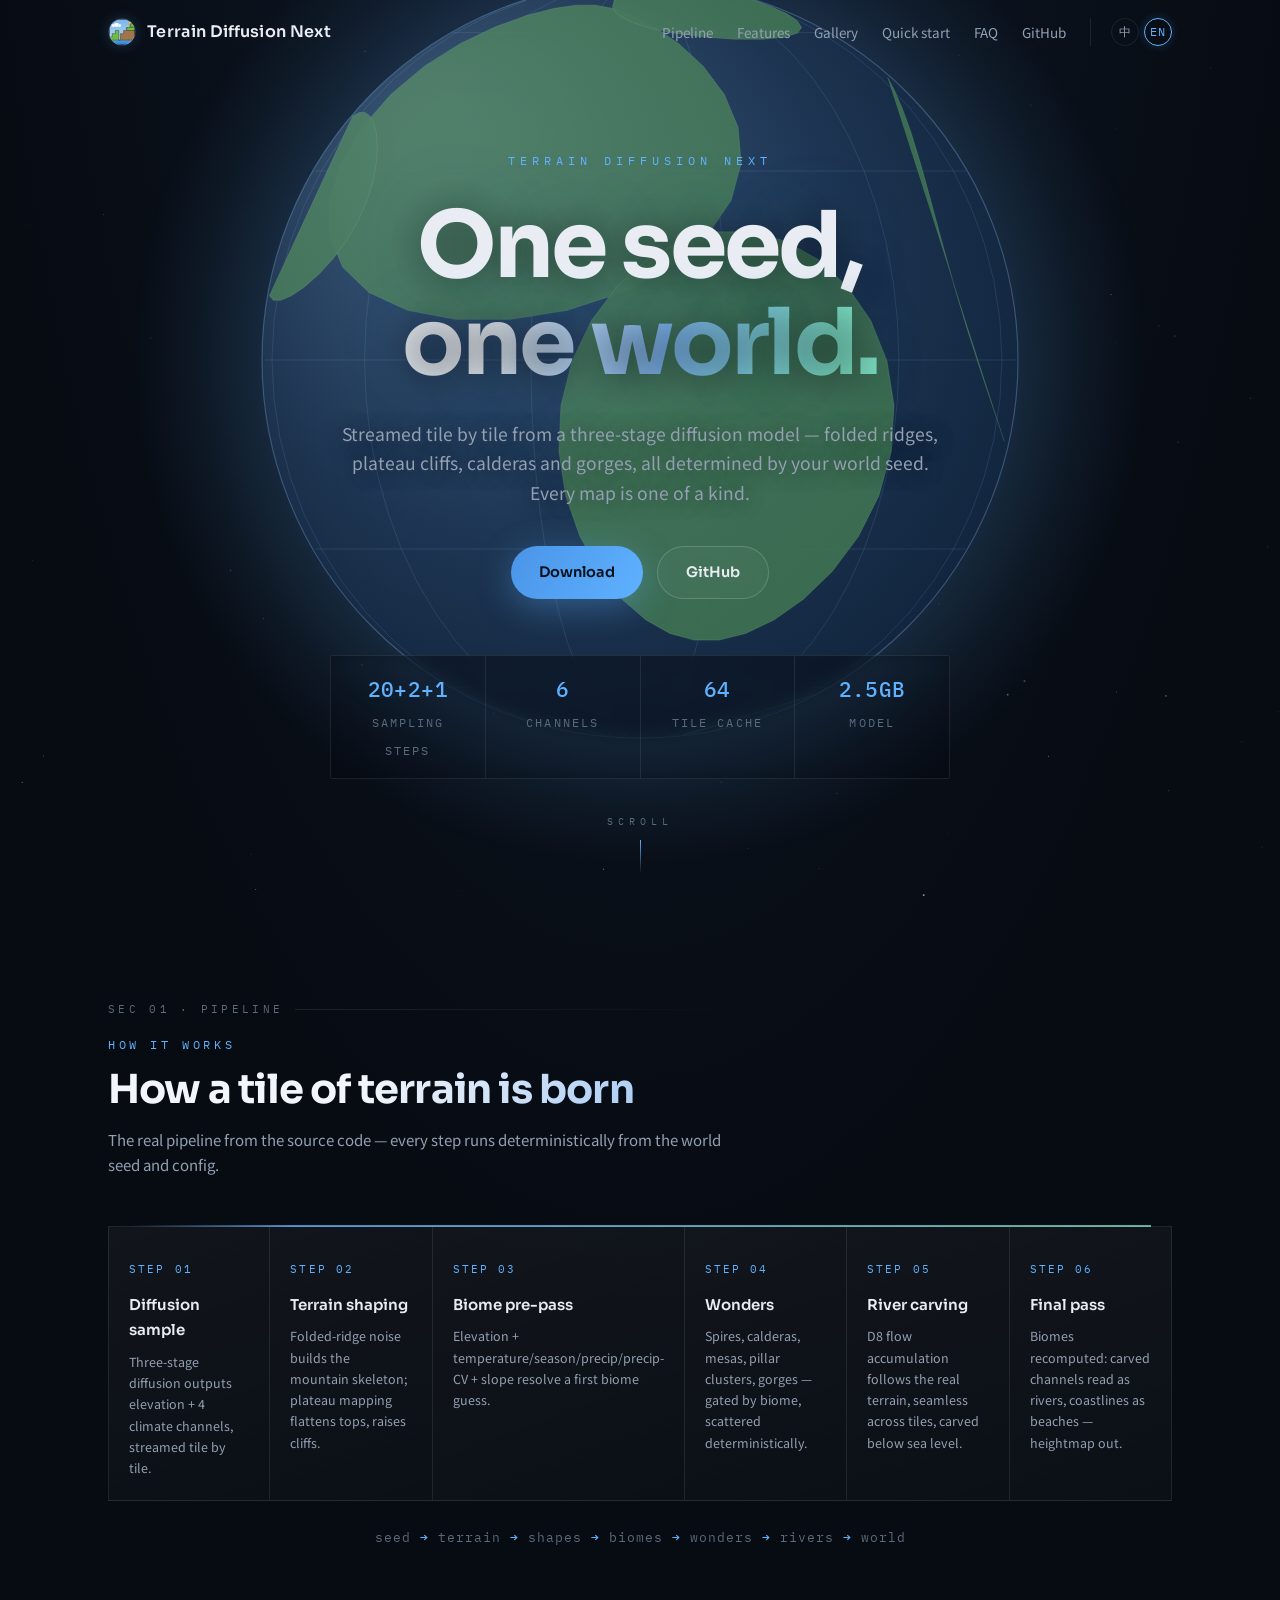
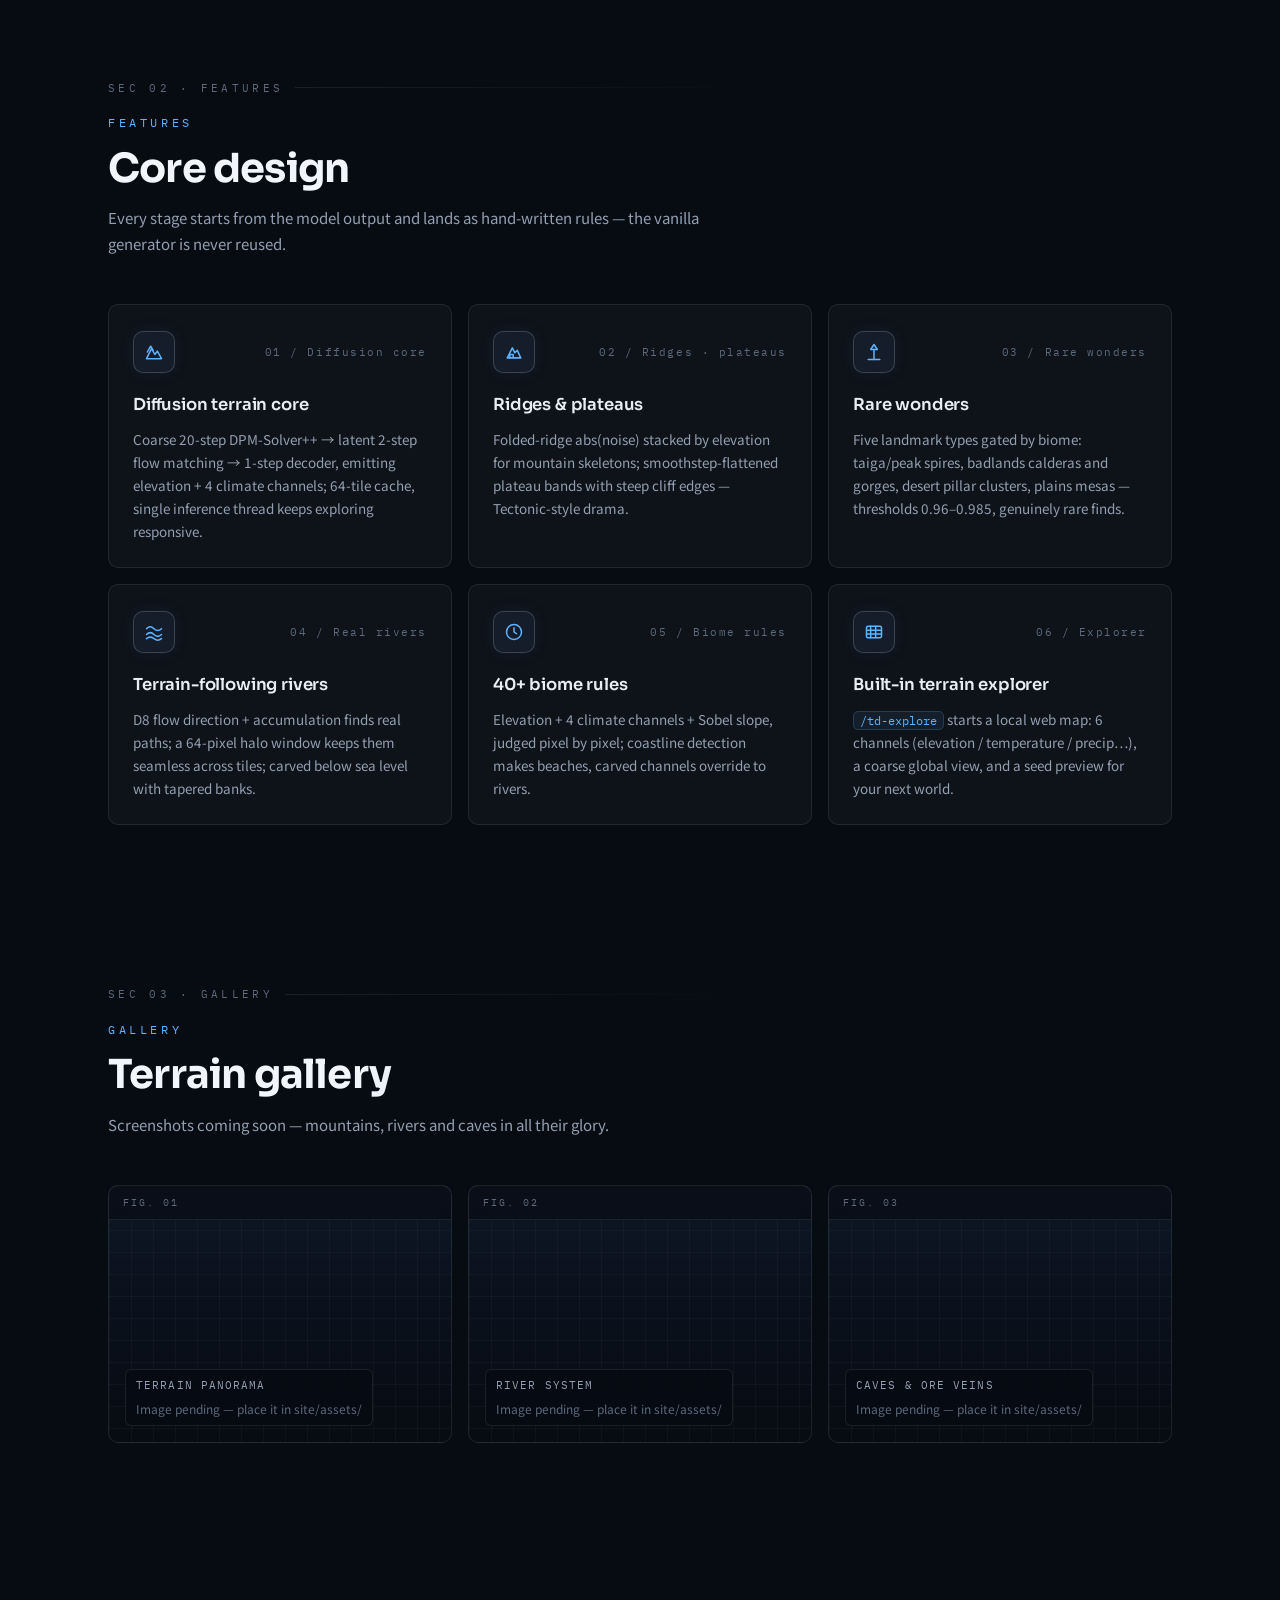
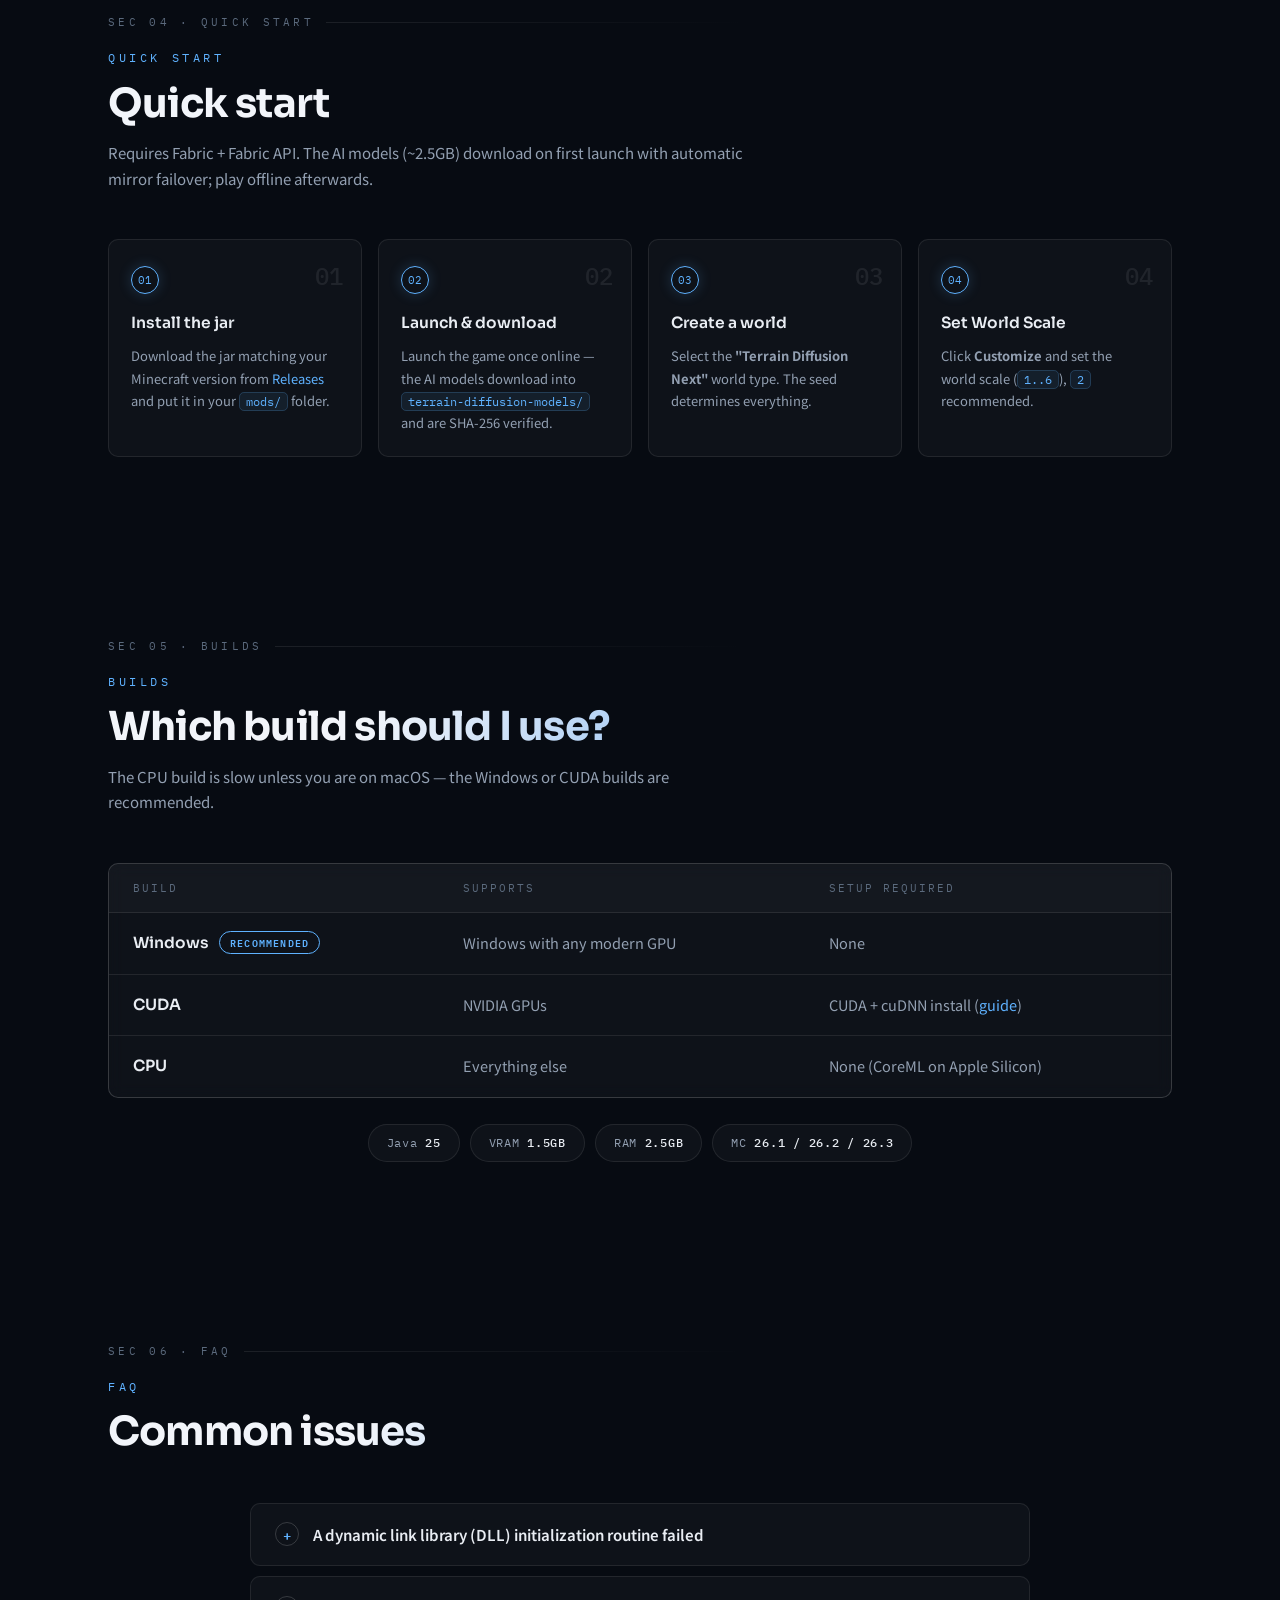
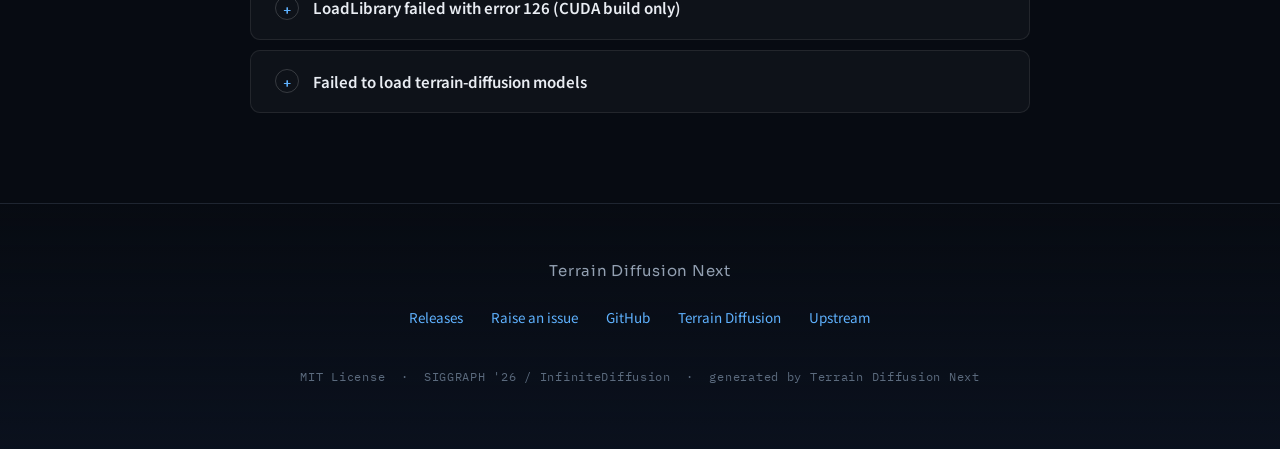
==== commit a9f66cfb: "deploy: 6ab0e11e22773aafa13ac1f490183789b1f68562" ====
--- a/index_en.html
+++ b/index_en.html
@@ -4,10 +4,10 @@
 <meta charset="UTF-8">
 <meta name="viewport" content="width=device-width, initial-scale=1.0">
 <title>Terrain Diffusion Next — Diffusion-model terrain generation for Minecraft</title>
-<meta name="description" content="Terrain Diffusion Next: a diffusion-model terrain generator for Minecraft 26.x — AI-crafted mountains, rivers, coastlines and ore veins.">
+<meta name="description" content="Terrain Diffusion Next: a diffusion-model terrain generator for Minecraft 26.x — one seed, one world. AI-crafted mountains, rivers, coastlines and ore veins.">
 <link rel="preconnect" href="https://fonts.googleapis.com">
 <link rel="preconnect" href="https://fonts.gstatic.com" crossorigin>
-<link href="https://fonts.googleapis.com/css2?family=Archivo:wght@400;600;700;800&family=Chivo+Mono:wght@400;500&display=swap" rel="stylesheet">
+<link href="https://fonts.googleapis.com/css2?family=Sora:wght@500;600;700&family=IBM+Plex+Mono:wght@400;500&family=Noto+Sans+SC:wght@400;500;700;900&display=swap" rel="stylesheet">
 <link rel="stylesheet" href="style.css">
 <link rel="icon" type="image/svg+xml" href="assets/logo.svg">
 </head>
@@ -34,68 +34,37 @@
   </div>
 </header>
 
-<section class="hero">
-  <div class="contours" aria-hidden="true">
-    <svg viewBox="0 0 1440 900" preserveAspectRatio="xMidYMid slice" xmlns="http://www.w3.org/2000/svg">
-      <g fill="none" stroke="rgba(26,34,51,0.09)" stroke-width="1">
-        <path d="M-60 560 C 160 430, 300 460, 420 520 C 560 590, 660 470, 860 520 C 1040 565, 1240 470, 1500 540"/>
-        <path d="M-60 600 C 160 470, 300 500, 420 560 C 560 630, 660 510, 860 560 C 1040 605, 1240 510, 1500 580"/>
-        <path d="M-60 640 C 160 510, 300 540, 420 600 C 560 670, 660 550, 860 600 C 1040 645, 1240 550, 1500 620"/>
-        <path d="M-60 680 C 160 550, 300 580, 420 640 C 560 710, 660 590, 860 640 C 1040 685, 1240 590, 1500 660"/>
-      </g>
-      <g fill="none" stroke="rgba(26,34,51,0.09)" stroke-width="1">
-        <path d="M-60 260 C 180 150, 340 130, 480 210 C 600 280, 740 220, 900 200 C 1080 175, 1260 250, 1500 190"/>
-        <path d="M-60 300 C 180 190, 340 170, 480 250 C 600 320, 740 260, 900 240 C 1080 215, 1260 290, 1500 230"/>
-        <path d="M-60 340 C 180 230, 340 210, 480 290 C 600 360, 740 300, 900 280 C 1080 255, 1260 330, 1500 270"/>
-      </g>
-      <g fill="none" stroke="rgba(43,142,163,0.18)" stroke-width="1">
-        <path d="M820 700 C 880 610, 940 590, 1010 610 C 1090 632, 1130 690, 1100 760 C 1070 830, 990 850, 930 800 C 870 752, 852 720, 820 700 Z"/>
-        <path d="M856 672 C 900 610, 950 600, 1000 616 C 1060 636, 1080 688, 1056 744 C 1034 796, 972 812, 930 772 C 892 736, 872 708, 856 672 Z"/>
-        <path d="M890 648 C 924 606, 958 600, 992 612 C 1036 628, 1050 668, 1030 712 C 1012 752, 968 760, 938 732 C 912 706, 900 684, 890 648 Z"/>
-        <path d="M920 630 C 944 602, 966 600, 986 610 C 1012 622, 1020 650, 1006 682 C 992 712, 962 716, 942 696 C 924 678, 920 656, 920 630 Z"/>
-      </g>
-      <g fill="none" stroke="rgba(26,34,51,0.10)" stroke-width="1">
-        <path d="M180 820 C 240 750, 300 760, 340 830 C 380 900, 320 950, 240 950"/>
-        <path d="M214 800 C 250 752, 292 758, 320 806 C 348 854, 306 886, 256 886"/>
-      </g>
-    </svg>
-  </div>
-  <div class="hero-grid" aria-hidden="true"></div>
-
-  <span class="hero-coord tl" aria-hidden="true">26.1&deg;N &nbsp;78.3&deg;E</span>
-  <span class="hero-coord br" aria-hidden="true">TDN / MC 26.x / FABRIC</span>
-
-  <div class="hero-inner container">
-    <img src="assets/logo.svg" width="96" height="96" alt="Terrain Diffusion Next" style="border-radius: 22px; box-shadow: 0 8px 28px rgba(26,34,51,0.18); margin-bottom: 26px; animation: rise 0.7s both;">
-    <div class="hero-badges">
-      <img src="https://img.shields.io/badge/Minecraft-26.x-brightgreen?style=flat-square" alt="Minecraft 26.x">
-      <img src="https://img.shields.io/badge/Java-25-orange?style=flat-square" alt="Java 25">
-      <img src="https://img.shields.io/badge/License-MIT-yellow?style=flat-square" alt="License: MIT">
-      <img src="https://img.shields.io/github/contributors/f1owkang/Terrain-Diffusion-Next?style=flat-square" alt="Contributors">
-    </div>
-    <p class="eyebrow">Diffusion-model terrain generation</p>
-    <h1>Diffusion-model terrain,<br><span class="dim">inside Minecraft</span></h1>
+<section class="hero" id="hero">
+  <canvas id="earth-canvas" aria-hidden="true"></canvas>
+
+  <div class="hero-inner">
+    <p class="eyebrow">Terrain Diffusion Next</p>
+    <h1>One seed,<br><span class="dim">one world.</span></h1>
     <p class="hero-tagline">Streamed tile by tile from a three-stage diffusion model — folded ridges, plateau cliffs, calderas and gorges, all determined by your world seed. Every map is one of a kind.</p>
     <div class="hero-cta">
       <a class="btn btn-primary" href="https://github.com/f1owkang/Terrain-Diffusion-Next/releases">Download</a>
       <a class="btn btn-ghost" href="https://github.com/f1owkang/Terrain-Diffusion-Next">GitHub</a>
     </div>
-  </div>
-
-  <div class="hero-strip" aria-hidden="true"></div>
-  <div class="hero-scale" aria-hidden="true">
-    <span>-4km deep ocean</span><span>0m sea level</span><span>2km highland</span><span>6km+ snow peak</span>
-  </div>
+    <div class="hero-stats">
+      <div class="stat"><b><em>20+2+1</em></b><span>sampling steps</span></div>
+      <div class="stat"><b><em>6</em></b><span>channels</span></div>
+      <div class="stat"><b><em>64</em></b><span>tile cache</span></div>
+      <div class="stat"><b><em>2.5GB</em></b><span>model</span></div>
+    </div>
+  </div>
+
+  <div class="scroll-hint">Scroll</div>
 </section>
 
 <section class="pipeline" id="pipeline">
   <div class="container">
-    <div class="section-head">
+    <div class="section-head reveal">
+      <p class="sec-tag">SEC 01 · Pipeline</p>
       <p class="section-label">How it works</p>
       <h2 class="section-title">How a tile of terrain is born</h2>
       <p class="section-sub">The real pipeline from the source code — every step runs deterministically from the world seed and config.</p>
     </div>
-    <div class="pipeline-flow">
+    <div class="pipeline-flow reveal">
       <div class="pipeline-step">
         <span class="p-num">STEP 01</span>
         <h3>Diffusion sample</h3>
@@ -127,20 +96,21 @@
         <p>Biomes recomputed: carved channels read as rivers, coastlines as beaches — heightmap out.</p>
       </div>
     </div>
-    <p class="pipeline-note">seed &rarr; terrain &rarr; shapes &rarr; biomes &rarr; wonders &rarr; rivers &rarr; world</p>
+    <p class="pipeline-note reveal">seed <b>&rarr;</b> terrain <b>&rarr;</b> shapes <b>&rarr;</b> biomes <b>&rarr;</b> wonders <b>&rarr;</b> rivers <b>&rarr;</b> world</p>
   </div>
 </section>
 
 <section class="features" id="features">
   <div class="container">
-    <div class="section-head">
+    <div class="section-head reveal">
+      <p class="sec-tag">SEC 02 · Features</p>
       <p class="section-label">Features</p>
       <h2 class="section-title">Core design</h2>
       <p class="section-sub">Every stage starts from the model output and lands as hand-written rules — the vanilla generator is never reused.</p>
     </div>
     <div class="feature-grid">
 
-      <article class="feature-card">
+      <article class="feature-card reveal">
         <div class="feature-top">
           <span class="feature-icon">
             <svg width="20" height="20" viewBox="0 0 24 24" fill="none" stroke="currentColor" stroke-width="1.8" stroke-linecap="round" stroke-linejoin="round" aria-hidden="true"><path d="M3 20 L9 8 L13 15 L16 11 L21 20 Z"/><path d="M4 12 L8 5 L11 10"/></svg>
@@ -152,7 +122,7 @@
         <div class="feature-ramp" aria-hidden="true"></div>
       </article>
 
-      <article class="feature-card">
+      <article class="feature-card reveal">
         <div class="feature-top">
           <span class="feature-icon">
             <svg width="20" height="20" viewBox="0 0 24 24" fill="none" stroke="currentColor" stroke-width="1.8" stroke-linecap="round" stroke-linejoin="round" aria-hidden="true"><path d="M4 19 L10 7 L13 13 L16 10 L20 19 Z"/><path d="M4 19 H20"/><path d="M7 19 V15 H11 V19"/></svg>
@@ -164,7 +134,7 @@
         <div class="feature-ramp" aria-hidden="true"></div>
       </article>
 
-      <article class="feature-card">
+      <article class="feature-card reveal">
         <div class="feature-top">
           <span class="feature-icon">
             <svg width="20" height="20" viewBox="0 0 24 24" fill="none" stroke="currentColor" stroke-width="1.8" stroke-linecap="round" stroke-linejoin="round" aria-hidden="true"><path d="M12 3 L16 9 H8 Z"/><path d="M12 9 V21"/><path d="M5 21 H19"/></svg>
@@ -176,7 +146,7 @@
         <div class="feature-ramp" aria-hidden="true"></div>
       </article>
 
-      <article class="feature-card">
+      <article class="feature-card reveal">
         <div class="feature-top">
           <span class="feature-icon">
             <svg width="20" height="20" viewBox="0 0 24 24" fill="none" stroke="currentColor" stroke-width="1.8" stroke-linecap="round" stroke-linejoin="round" aria-hidden="true"><path d="M3 8 C 6 5, 9 5, 12 8 S 18 11, 21 8"/><path d="M3 15 C 6 12, 9 12, 12 15 S 18 18, 21 15"/><path d="M3 20 C 6 17.5, 9 17.5, 12 20 S 18 22.5, 21 20"/></svg>
@@ -188,7 +158,7 @@
         <div class="feature-ramp" aria-hidden="true"></div>
       </article>
 
-      <article class="feature-card">
+      <article class="feature-card reveal">
         <div class="feature-top">
           <span class="feature-icon">
             <svg width="20" height="20" viewBox="0 0 24 24" fill="none" stroke="currentColor" stroke-width="1.8" stroke-linecap="round" stroke-linejoin="round" aria-hidden="true"><circle cx="12" cy="12" r="9"/><path d="M12 7 V12 L15 14"/></svg>
@@ -200,7 +170,7 @@
         <div class="feature-ramp" aria-hidden="true"></div>
       </article>
 
-      <article class="feature-card">
+      <article class="feature-card reveal">
         <div class="feature-top">
           <span class="feature-icon">
             <svg width="20" height="20" viewBox="0 0 24 24" fill="none" stroke="currentColor" stroke-width="1.8" stroke-linecap="round" stroke-linejoin="round" aria-hidden="true"><rect x="3" y="5" width="18" height="14" rx="2"/><path d="M3 10 H21"/><path d="M8 5 V19"/><path d="M14 5 V19"/><path d="M3 14.5 H21"/></svg>
@@ -218,20 +188,24 @@
 
 <section class="screenshots" id="screenshots">
   <div class="container">
-    <div class="section-head">
+    <div class="section-head reveal">
+      <p class="sec-tag">SEC 03 · Gallery</p>
       <p class="section-label">Gallery</p>
       <h2 class="section-title">Terrain gallery</h2>
       <p class="section-sub">Screenshots coming soon — mountains, rivers and caves in all their glory.</p>
     </div>
     <div class="shot-grid">
-      <div class="shot" role="img" aria-label="Screenshot placeholder: terrain panorama">
-        <span>Terrain panorama<span class="shot-note">Image pending — place it in site/assets/</span></span>
-      </div>
-      <div class="shot" role="img" aria-label="Screenshot placeholder: river system">
-        <span>River system<span class="shot-note">Image pending — place it in site/assets/</span></span>
-      </div>
-      <div class="shot" role="img" aria-label="Screenshot placeholder: caves and ore veins">
-        <span>Caves &amp; ore veins<span class="shot-note">Image pending — place it in site/assets/</span></span>
+      <div class="shot reveal" role="img" aria-label="Screenshot placeholder: terrain panorama">
+        <span class="shot-fig">FIG. 01</span>
+        <figcaption>Terrain panorama<span class="shot-note">Image pending — place it in site/assets/</span></figcaption>
+      </div>
+      <div class="shot reveal" role="img" aria-label="Screenshot placeholder: river system">
+        <span class="shot-fig">FIG. 02</span>
+        <figcaption>River system<span class="shot-note">Image pending — place it in site/assets/</span></figcaption>
+      </div>
+      <div class="shot reveal" role="img" aria-label="Screenshot placeholder: caves and ore veins">
+        <span class="shot-fig">FIG. 03</span>
+        <figcaption>Caves &amp; ore veins<span class="shot-note">Image pending — place it in site/assets/</span></figcaption>
       </div>
     </div>
   </div>
@@ -239,25 +213,30 @@
 
 <section class="quickstart" id="quickstart">
   <div class="container">
-    <div class="section-head">
+    <div class="section-head reveal">
+      <p class="sec-tag">SEC 04 · Quick start</p>
       <p class="section-label">Quick start</p>
       <h2 class="section-title">Quick start</h2>
       <p class="section-sub">Requires Fabric + Fabric API. The AI models (~2.5GB) download on first launch with automatic mirror failover; play offline afterwards.</p>
     </div>
     <div class="steps">
-      <div class="step">
+      <div class="step reveal">
+        <span class="step-num">01</span>
         <h3>Install the jar</h3>
         <p>Download the jar matching your Minecraft version from <a href="https://github.com/f1owkang/Terrain-Diffusion-Next/releases">Releases</a> and put it in your <code>mods/</code> folder.</p>
       </div>
-      <div class="step">
+      <div class="step reveal">
+        <span class="step-num">02</span>
         <h3>Launch &amp; download</h3>
         <p>Launch the game once online — the AI models download into <code>terrain-diffusion-models/</code> and are SHA-256 verified.</p>
       </div>
-      <div class="step">
+      <div class="step reveal">
+        <span class="step-num">03</span>
         <h3>Create a world</h3>
         <p>Select the <b>"Terrain Diffusion Next"</b> world type. The seed determines everything.</p>
       </div>
-      <div class="step">
+      <div class="step reveal">
+        <span class="step-num">04</span>
         <h3>Set World Scale</h3>
         <p>Click <b>Customize</b> and set the world scale (<code>1..6</code>), <code>2</code> recommended.</p>
       </div>
@@ -267,12 +246,13 @@
 
 <section class="builds" id="builds">
   <div class="container">
-    <div class="section-head">
+    <div class="section-head reveal">
+      <p class="sec-tag">SEC 05 · Builds</p>
       <p class="section-label">Builds</p>
       <h2 class="section-title">Which build should I use?</h2>
       <p class="section-sub">The CPU build is slow unless you are on macOS — the Windows or CUDA builds are recommended.</p>
     </div>
-    <div class="build-table-wrap">
+    <div class="build-table-wrap reveal">
       <table class="build-table">
         <thead>
           <tr><th>Build</th><th>Supports</th><th>Setup required</th></tr>
@@ -296,7 +276,7 @@
         </tbody>
       </table>
     </div>
-    <div class="req-chips">
+    <div class="req-chips reveal">
       <span class="chip">Java <b>25</b></span>
       <span class="chip">VRAM <b>1.5GB</b></span>
       <span class="chip">RAM <b>2.5GB</b></span>
@@ -307,11 +287,12 @@
 
 <section class="faq" id="faq">
   <div class="container">
-    <div class="section-head">
+    <div class="section-head reveal">
+      <p class="sec-tag">SEC 06 · FAQ</p>
       <p class="section-label">FAQ</p>
       <h2 class="section-title">Common issues</h2>
     </div>
-    <div class="faq-list">
+    <div class="faq-list reveal">
       <details class="faq-item">
         <summary>A dynamic link library (DLL) initialization routine failed</summary>
         <p>Older Java versions trigger this. Minecraft 26.x requires <b>Java 25</b> or higher; the <a href="https://learn.microsoft.com/en-us/java/openjdk/download">latest Microsoft OpenJDK 25</a> is known to work.</p>
@@ -342,5 +323,6 @@
   </div>
 </footer>
 
+<script src="app.js"></script>
 </body>
 </html>
--- a/style.css
+++ b/style.css
@@ -1,22 +1,25 @@
+/* ============================================================
+   Terrain Diffusion Next — dark orbital style (Kimi-like)
+   rotating earth · starfield · glass panels · refined motion
+   ============================================================ */
+
 :root {
-  --bg: #f7f4ee;
-  --surface: #ffffff;
-  --surface-2: #fbf9f4;
-  --line: rgba(26, 34, 51, 0.12);
-  --line-strong: rgba(26, 34, 51, 0.28);
-  --text: #1a2233;
-  --muted: #5b6b7e;
-  --faint: #8b98a9;
-  --accent: #2b8ea3;
-  --accent-2: #21806f;
-  --deep: #1b3a5c;
-  --snow: #e8e6df;
-  --ramp: linear-gradient(90deg, #1b3a5c 0%, #2d6a8f 22%, #3aa6b8 34%, #7fb069 46%, #a3c585 54%, #4d8a4e 66%, #8a7f6d 82%, #e8e6df 100%);
-  --font-body: "Archivo", "Noto Sans SC", "PingFang SC", "Microsoft YaHei", sans-serif;
-  --font-mono: "Chivo Mono", "Cascadia Mono", "Consolas", monospace;
-  --radius: 14px;
-  --shadow: 0 10px 34px rgba(26, 34, 51, 0.08);
-  --shadow-hover: 0 18px 46px rgba(26, 34, 51, 0.14);
+  --bg: #070b12;
+  --bg-2: #0b1220;
+  --panel: rgba(255, 255, 255, 0.032);
+  --panel-hi: rgba(255, 255, 255, 0.055);
+  --line: rgba(255, 255, 255, 0.085);
+  --line-hi: rgba(255, 255, 255, 0.17);
+  --ink: #e9edf3;
+  --muted: #93a0b2;
+  --faint: #5b6a7d;
+  --accent: #5fb2ff;
+  --accent-2: #7fe3c6;
+  --accent-dim: rgba(95, 178, 255, 0.12);
+  --glow: rgba(95, 178, 255, 0.20);
+  --font-display: "Sora", "Noto Sans SC", sans-serif;
+  --font-body: "Noto Sans SC", "PingFang SC", "Microsoft YaHei", sans-serif;
+  --font-mono: "IBM Plex Mono", "Cascadia Mono", "Consolas", monospace;
 }
 
 * { margin: 0; padding: 0; box-sizing: border-box; }
@@ -24,164 +27,163 @@
 html { scroll-behavior: smooth; }
 
 body {
-  background: var(--bg);
-  color: var(--text);
+  background:
+    radial-gradient(ellipse 90% 55% at 50% -8%, rgba(36, 64, 102, 0.28), transparent 60%),
+    var(--bg);
+  color: var(--ink);
   font-family: var(--font-body);
-  line-height: 1.6;
+  line-height: 1.7;
   overflow-x: hidden;
   -webkit-font-smoothing: antialiased;
 }
 
-::selection { background: rgba(43, 142, 163, 0.2); }
-
-a { color: var(--accent); text-decoration: none; }
-a:hover { text-decoration: underline; }
-
-.container { max-width: 1060px; margin: 0 auto; padding: 0 28px; }
+::selection { background: rgba(95, 178, 255, 0.28); }
+
+a { color: var(--accent); text-decoration: none; transition: color 0.15s; }
+a:hover { color: #9cc9ff; }
+
+.container { max-width: 1120px; margin: 0 auto; padding: 0 28px; }
 
 /* ============ Topbar ============ */
 
 .topbar {
-  position: sticky;
+  position: fixed;
   top: 0;
-  z-index: 50;
-  backdrop-filter: blur(12px);
-  background: rgba(247, 244, 238, 0.82);
-  border-bottom: 1px solid var(--line);
+  left: 0;
+  right: 0;
+  z-index: 60;
+  border-bottom: 1px solid transparent;
+  transition: background 0.3s, border-color 0.3s, backdrop-filter 0.3s;
+}
+.topbar.scrolled {
+  background: rgba(7, 11, 18, 0.72);
+  backdrop-filter: blur(14px);
+  -webkit-backdrop-filter: blur(14px);
+  border-bottom-color: var(--line);
 }
 
 .topbar-inner {
   display: flex;
   align-items: center;
   justify-content: space-between;
-  height: 60px;
+  height: 64px;
 }
 
 .brand {
   display: flex;
   align-items: center;
-  gap: 10px;
-  font-weight: 700;
+  gap: 11px;
+  font-weight: 600;
   letter-spacing: 0.02em;
-  color: var(--text);
-}
-.brand:hover { text-decoration: none; }
+  color: var(--ink);
+  font-family: var(--font-display);
+  font-size: 16px;
+}
+.brand:hover { text-decoration: none; color: var(--ink); }
 
 .brand-mark {
-  width: 26px;
-  height: 26px;
+  width: 28px;
+  height: 28px;
   flex: none;
-  border-radius: 6px;
+  border-radius: 50%;
+  border: 1px solid var(--line-hi);
+  box-shadow: 0 0 14px var(--glow), inset 0 0 8px rgba(95, 178, 255, 0.25);
 }
 
 .topbar-links {
   display: flex;
   align-items: center;
-  gap: 20px;
+  gap: 24px;
   font-size: 13.5px;
 }
 
-.topbar-links a { color: var(--muted); transition: color 0.15s; }
-.topbar-links a:hover { color: var(--text); text-decoration: none; }
-.topbar-links a.active { color: var(--text); }
+.topbar-links a { color: var(--muted); }
+.topbar-links a:hover { color: var(--ink); }
 
 .lang-switch {
   display: flex;
-  gap: 6px;
+  gap: 5px;
   padding-left: 20px;
   border-left: 1px solid var(--line);
   font-family: var(--font-mono);
   font-size: 12px;
-  text-transform: uppercase;
   letter-spacing: 0.08em;
 }
 
-.lang-switch a.active { color: var(--accent); font-weight: 500; }
+.lang-switch a {
+  width: 28px;
+  height: 28px;
+  display: grid;
+  place-items: center;
+  border: 1px solid var(--line);
+  border-radius: 50%;
+  color: var(--muted);
+  transition: border-color 0.15s, color 0.15s;
+}
+.lang-switch a:hover { border-color: var(--accent); color: var(--ink); }
+.lang-switch a.active { border-color: var(--accent); color: var(--accent); box-shadow: 0 0 10px var(--glow); }
 
 /* ============ Hero ============ */
 
 .hero {
   position: relative;
+  min-height: 100vh;
+  display: flex;
+  align-items: center;
+  justify-content: center;
   overflow: hidden;
-  border-bottom: 1px solid var(--line);
-  background:
-    radial-gradient(ellipse 70% 90% at 50% -20%, rgba(43, 142, 163, 0.1), transparent 60%),
-    var(--bg);
-}
-
-.contours {
+  text-align: center;
+  will-change: opacity, transform;
+}
+
+#earth-canvas {
   position: absolute;
   inset: 0;
+  width: 100%;
+  height: 100%;
+  z-index: 0;
   pointer-events: none;
-  opacity: 0.9;
-}
-
-.hero-grid {
-  position: absolute;
-  inset: 0;
-  pointer-events: none;
-  background-image:
-    linear-gradient(rgba(26, 34, 51, 0.045) 1px, transparent 1px),
-    linear-gradient(90deg, rgba(26, 34, 51, 0.045) 1px, transparent 1px);
-  background-size: 72px 72px;
-  mask-image: radial-gradient(ellipse 90% 80% at 50% 30%, black 30%, transparent 78%);
-  -webkit-mask-image: radial-gradient(ellipse 90% 80% at 50% 30%, black 30%, transparent 78%);
-}
-
-.hero-coord {
-  position: absolute;
-  font-family: var(--font-mono);
-  font-size: 11px;
-  letter-spacing: 0.12em;
-  color: var(--faint);
-  pointer-events: none;
-  user-select: none;
-}
-.hero-coord.tl { top: 26px; left: 28px; }
-.hero-coord.br { bottom: 44px; right: 28px; }
+}
 
 .hero-inner {
   position: relative;
-  padding: 108px 0 132px;
-  text-align: center;
-}
-
-.hero-badges {
-  display: flex;
-  justify-content: center;
-  flex-wrap: wrap;
-  gap: 8px;
-  margin-bottom: 30px;
-}
-
-.hero-badges img { border-radius: 4px; box-shadow: 0 1px 3px rgba(26, 34, 51, 0.12); }
+  z-index: 2;
+  padding: 120px 24px 90px;
+  max-width: 880px;
+}
 
 .eyebrow {
   font-family: var(--font-mono);
-  font-size: 12.5px;
-  letter-spacing: 0.34em;
+  font-size: 12px;
+  letter-spacing: 0.42em;
   text-transform: uppercase;
   color: var(--accent);
-  margin-bottom: 20px;
-  animation: rise 0.7s 0.05s both;
+  margin-bottom: 26px;
+  text-shadow: 0 0 24px var(--glow);
 }
 
 .hero h1 {
-  font-size: clamp(40px, 7vw, 72px);
-  font-weight: 800;
+  font-family: var(--font-display);
+  font-size: clamp(42px, 8.4vw, 92px);
+  font-weight: 700;
   letter-spacing: -0.03em;
-  line-height: 1.04;
-  animation: rise 0.7s 0.15s both;
-}
-
-.hero h1 .dim { color: var(--faint); font-weight: 700; }
+  line-height: 1.06;
+  text-shadow: 0 2px 40px rgba(0, 0, 0, 0.55), 0 0 90px rgba(95, 178, 255, 0.15);
+}
+
+.hero h1 .dim {
+  background: linear-gradient(100deg, #e9edf3 20%, #7fb6ef 55%, #7fe3c6 90%);
+  -webkit-background-clip: text;
+  background-clip: text;
+  -webkit-text-fill-color: transparent;
+}
 
 .hero-tagline {
   max-width: 620px;
-  margin: 22px auto 0;
-  font-size: clamp(16px, 2.2vw, 19px);
+  margin: 26px auto 0;
+  font-size: clamp(15px, 2vw, 17.5px);
   color: var(--muted);
-  animation: rise 0.7s 0.25s both;
+  text-shadow: 0 1px 20px rgba(0, 0, 0, 0.6);
 }
 
 .hero-cta {
@@ -189,297 +191,470 @@
   justify-content: center;
   flex-wrap: wrap;
   gap: 14px;
-  margin-top: 36px;
-  animation: rise 0.7s 0.35s both;
+  margin-top: 38px;
 }
 
 .btn {
+  position: relative;
   display: inline-flex;
   align-items: center;
   gap: 9px;
-  padding: 13px 26px;
+  padding: 13px 28px;
   border-radius: 999px;
+  font-weight: 600;
+  font-size: 14.5px;
+  font-family: var(--font-display);
+  overflow: hidden;
+  transition: transform 0.2s, box-shadow 0.25s, background 0.25s, border-color 0.25s;
+}
+.btn:hover { transform: translateY(-2px); text-decoration: none; }
+
+.btn-primary {
+  background: linear-gradient(120deg, #4a94e8, #5fb2ff);
+  color: #06101d;
+  box-shadow: 0 8px 34px rgba(95, 178, 255, 0.35);
+}
+.btn-primary:hover { box-shadow: 0 12px 44px rgba(95, 178, 255, 0.5); }
+
+.btn-ghost {
+  border: 1px solid var(--line-hi);
+  color: var(--ink);
+  background: rgba(255, 255, 255, 0.03);
+  backdrop-filter: blur(6px);
+}
+.btn-ghost:hover { border-color: var(--accent); color: var(--accent); box-shadow: 0 0 24px var(--glow); }
+
+/* shimmer sweep on primary CTA */
+.btn-primary::after {
+  content: "";
+  position: absolute;
+  top: 0;
+  left: -80%;
+  width: 50%;
+  height: 100%;
+  background: linear-gradient(100deg, transparent, rgba(255, 255, 255, 0.5), transparent);
+  transform: skewX(-20deg);
+  animation: shimmer 3.2s ease-in-out infinite;
+}
+@keyframes shimmer {
+  0% { left: -80%; }
+  55% { left: 130%; }
+  100% { left: 130%; }
+}
+
+.hero-stats {
+  display: flex;
+  justify-content: center;
+  flex-wrap: wrap;
+  gap: 0;
+  margin: 56px auto 0;
+  border: 1px solid var(--line);
+  border-radius: 2px;
+  background: rgba(7, 11, 18, 0.5);
+  backdrop-filter: blur(8px);
+  max-width: 720px;
+}
+
+.stat {
+  flex: 1;
+  min-width: 110px;
+  padding: 16px 18px;
+  border-right: 1px solid var(--line);
+}
+.stat:last-child { border-right: none; }
+
+.stat b {
+  display: block;
+  font-family: var(--font-mono);
+  font-size: 21px;
+  font-weight: 500;
+  color: var(--ink);
+  letter-spacing: 0.02em;
+}
+.stat b em { color: var(--accent); font-style: normal; }
+
+.stat span {
+  font-size: 11.5px;
+  color: var(--faint);
+  letter-spacing: 0.18em;
+  text-transform: uppercase;
+  font-family: var(--font-mono);
+}
+
+.scroll-hint {
+  position: absolute;
+  bottom: 26px;
+  left: 50%;
+  transform: translateX(-50%);
+  z-index: 2;
+  font-family: var(--font-mono);
+  font-size: 10px;
+  letter-spacing: 0.5em;
+  text-transform: uppercase;
+  color: var(--faint);
+  animation: hintFloat 2.4s ease-in-out infinite;
+  pointer-events: none;
+}
+.scroll-hint::after {
+  content: "";
+  display: block;
+  width: 1px;
+  height: 34px;
+  margin: 10px auto 0;
+  background: linear-gradient(180deg, var(--accent), transparent);
+  animation: hintDrop 2.4s ease-in-out infinite;
+}
+@keyframes hintFloat {
+  0%, 100% { opacity: 0.9; transform: translate(-50%, 0); }
+  50% { opacity: 0.4; transform: translate(-50%, 4px); }
+}
+@keyframes hintDrop {
+  0% { transform: scaleY(0); transform-origin: top; opacity: 0; }
+  35% { transform: scaleY(1); transform-origin: top; opacity: 1; }
+  100% { transform: scaleY(1); transform-origin: top; opacity: 0; }
+}
+
+/* ============ Sections ============ */
+
+section { position: relative; }
+
+.section-head {
+  max-width: 640px;
+  margin-bottom: 48px;
+}
+
+.sec-tag {
+  font-family: var(--font-mono);
+  font-size: 11px;
+  letter-spacing: 0.3em;
+  text-transform: uppercase;
+  color: var(--faint);
+  margin-bottom: 16px;
+  display: flex;
+  align-items: center;
+  gap: 12px;
+}
+.sec-tag::after { content: ""; flex: 1; height: 1px; background: linear-gradient(90deg, var(--line), transparent); }
+
+.section-label {
+  font-family: var(--font-mono);
+  font-size: 12px;
+  letter-spacing: 0.3em;
+  text-transform: uppercase;
+  color: var(--accent);
+  margin-bottom: 12px;
+}
+
+.section-title {
+  font-family: var(--font-display);
+  font-size: clamp(28px, 4vw, 40px);
   font-weight: 700;
+  letter-spacing: -0.02em;
+  line-height: 1.14;
+  background: linear-gradient(120deg, #f2f5fa 40%, #8fbef2 100%);
+  -webkit-background-clip: text;
+  background-clip: text;
+  -webkit-text-fill-color: transparent;
+}
+
+.section-sub {
+  margin-top: 14px;
+  color: var(--muted);
   font-size: 15px;
-  transition: transform 0.15s, box-shadow 0.2s, background 0.2s, border-color 0.2s;
-}
-.btn:hover { text-decoration: none; transform: translateY(-2px); }
-
-.btn-primary {
-  background: var(--ramp);
-  background-size: 150% 100%;
-  color: #ffffff;
-  box-shadow: 0 6px 22px rgba(43, 142, 163, 0.32);
-}
-.btn-primary:hover { box-shadow: 0 10px 30px rgba(43, 142, 163, 0.42); }
-
-.btn-ghost {
-  border: 1px solid var(--line-strong);
-  color: var(--text);
-  background: var(--surface);
-}
-.btn-ghost:hover { border-color: var(--accent); color: var(--accent); }
-
-.hero-strip {
+}
+
+/* ============ Pipeline ============ */
+
+.pipeline { padding: 100px 0 40px; }
+
+.pipeline-flow {
+  display: grid;
+  grid-template-columns: repeat(6, 1fr);
+  gap: 0;
+  position: relative;
+}
+
+.pipeline-step {
+  position: relative;
+  padding: 26px 20px 22px;
+  background: linear-gradient(160deg, rgba(255, 255, 255, 0.045), rgba(255, 255, 255, 0.015));
+  border: 1px solid var(--line);
+  transition: border-color 0.2s, transform 0.25s, background 0.2s;
+}
+.pipeline-step + .pipeline-step { border-left: none; }
+.pipeline-step:hover {
+  border-color: var(--line-hi);
+  transform: translateY(-3px);
+  background: linear-gradient(160deg, rgba(95, 178, 255, 0.09), rgba(255, 255, 255, 0.02));
+}
+
+.pipeline-step .p-num {
+  font-family: var(--font-mono);
+  font-size: 10.5px;
+  letter-spacing: 0.2em;
+  color: var(--accent);
+}
+
+.pipeline-step h3 {
+  font-size: 15px;
+  font-weight: 600;
+  margin: 12px 0 8px;
+  font-family: var(--font-display);
+}
+
+.pipeline-step p { font-size: 12.5px; color: var(--muted); }
+
+/* animated connector line between steps */
+.pipeline-flow::before {
+  content: "";
+  position: absolute;
+  top: -1px;
+  left: 2%;
+  right: 2%;
+  height: 2px;
+  background: linear-gradient(90deg,
+    transparent, var(--accent) 8%, var(--accent-2) 50%, var(--accent) 92%, transparent);
+  background-size: 200% 100%;
+  animation: flowLine 6s linear infinite;
+  opacity: 0.75;
+}
+@keyframes flowLine {
+  from { background-position: 0% 0; }
+  to { background-position: -200% 0; }
+}
+
+.pipeline-note {
+  text-align: center;
+  margin-top: 26px;
+  font-family: var(--font-mono);
+  font-size: 12.5px;
+  letter-spacing: 0.08em;
+  color: var(--faint);
+}
+.pipeline-note b { color: var(--accent); font-weight: 500; }
+
+/* ============ Features ============ */
+
+.features { padding: 90px 0 80px; }
+
+.feature-grid {
+  display: grid;
+  grid-template-columns: repeat(3, 1fr);
+  gap: 16px;
+}
+
+.feature-card {
+  position: relative;
+  background: var(--panel);
+  border: 1px solid var(--line);
+  border-radius: 10px;
+  padding: 26px 24px 24px;
+  overflow: hidden;
+  transition: transform 0.25s, border-color 0.2s, background 0.2s;
+}
+.feature-card::before {
+  content: "";
+  position: absolute;
+  top: -60px;
+  right: -60px;
+  width: 150px;
+  height: 150px;
+  border-radius: 50%;
+  background: radial-gradient(circle, rgba(95, 178, 255, 0.14), transparent 70%);
+  opacity: 0;
+  transition: opacity 0.3s;
+  pointer-events: none;
+}
+.feature-card:hover {
+  transform: translateY(-4px);
+  border-color: rgba(95, 178, 255, 0.4);
+  background: var(--panel-hi);
+}
+.feature-card:hover::before { opacity: 1; }
+
+.feature-top {
+  display: flex;
+  align-items: center;
+  justify-content: space-between;
+  margin-bottom: 18px;
+}
+
+.feature-icon {
+  width: 42px;
+  height: 42px;
+  display: grid;
+  place-items: center;
+  border: 1px solid var(--line-hi);
+  border-radius: 10px;
+  color: var(--accent);
+  background: rgba(95, 178, 255, 0.07);
+  box-shadow: 0 0 18px rgba(95, 178, 255, 0.08);
+}
+
+.feature-index {
+  font-family: var(--font-mono);
+  font-size: 11px;
+  color: var(--faint);
+  letter-spacing: 0.14em;
+}
+
+.feature-card h3 {
+  font-size: 16.5px;
+  font-weight: 600;
+  margin-bottom: 9px;
+  font-family: var(--font-display);
+  letter-spacing: -0.01em;
+}
+
+.feature-card p { font-size: 13.5px; color: var(--muted); }
+
+.feature-card code {
+  font-family: var(--font-mono);
+  font-size: 12px;
+  background: rgba(95, 178, 255, 0.08);
+  border: 1px solid rgba(95, 178, 255, 0.2);
+  border-radius: 5px;
+  padding: 1px 6px;
+  color: var(--accent);
+}
+
+.feature-ramp {
   position: absolute;
   left: 0;
   right: 0;
   bottom: 0;
-  height: 8px;
-  background: var(--ramp);
-  opacity: 0.95;
-}
-
-.hero-scale {
-  position: absolute;
-  right: 28px;
-  bottom: 22px;
-  display: flex;
-  gap: 14px;
-  font-family: var(--font-mono);
-  font-size: 10px;
-  letter-spacing: 0.1em;
-  color: var(--faint);
-  text-transform: uppercase;
-  pointer-events: none;
-}
-
-/* ============ Sections ============ */
-
-section { position: relative; }
-
-.section-head {
-  text-align: center;
-  margin-bottom: 52px;
-}
-
-.section-label {
-  font-family: var(--font-mono);
-  font-size: 12px;
-  letter-spacing: 0.3em;
-  text-transform: uppercase;
-  color: var(--faint);
-  margin-bottom: 12px;
-}
-
-.section-title {
-  font-size: clamp(26px, 4vw, 38px);
-  font-weight: 800;
-  letter-spacing: -0.02em;
-}
-
-.section-sub {
-  max-width: 560px;
-  margin: 14px auto 0;
-  color: var(--muted);
-  font-size: 15.5px;
-}
-
-/* ============ Pipeline strip ============ */
-
-.pipeline { padding: 88px 0 0; }
-
-.pipeline-flow {
-  display: grid;
-  grid-template-columns: repeat(6, 1fr);
-  gap: 0;
-  border: 1px solid var(--line);
-  border-radius: var(--radius);
-  overflow: hidden;
-  background: var(--surface);
-  box-shadow: var(--shadow);
-}
-
-.pipeline-step {
-  position: relative;
-  padding: 22px 18px 20px;
-  text-align: left;
-}
-
-.pipeline-step + .pipeline-step { border-left: 1px solid var(--line); }
-
-.pipeline-step .p-num {
-  font-family: var(--font-mono);
-  font-size: 11px;
-  letter-spacing: 0.14em;
-  color: var(--accent);
-}
-
-.pipeline-step h3 { font-size: 14.5px; font-weight: 700; margin: 8px 0 6px; }
-
-.pipeline-step p { font-size: 12.5px; color: var(--muted); }
-
-.pipeline-note {
-  text-align: center;
-  margin-top: 16px;
-  font-size: 13px;
-  color: var(--faint);
-  font-family: var(--font-mono);
-  letter-spacing: 0.04em;
-}
-
-/* ============ Features ============ */
-
-.features { padding: 88px 0 72px; }
-
-.feature-grid {
-  display: grid;
-  grid-template-columns: repeat(3, 1fr);
-  gap: 20px;
-}
-
-.feature-card {
-  position: relative;
-  background: var(--surface);
-  border: 1px solid var(--line);
-  border-radius: var(--radius);
-  padding: 28px 26px 26px;
-  transition: transform 0.2s, border-color 0.2s, box-shadow 0.2s;
-  overflow: hidden;
-}
-
-.feature-card::before {
-  content: "";
-  position: absolute;
-  inset: 0;
-  background-image: radial-gradient(circle at 30% 0%, rgba(43, 142, 163, 0.1), transparent 55%);
+  height: 3px;
+  background: linear-gradient(90deg, #37697f, #5f7046, #c9a227, #b0532a, #8fbef2);
   opacity: 0;
-  transition: opacity 0.25s;
-}
-
-.feature-card:hover {
-  transform: translateY(-4px);
-  border-color: rgba(43, 142, 163, 0.4);
-  box-shadow: var(--shadow-hover);
-}
-
-.feature-card:hover::before { opacity: 1; }
-
-.feature-top {
-  display: flex;
-  align-items: center;
-  justify-content: space-between;
-  margin-bottom: 16px;
-}
-
-.feature-icon {
-  width: 40px;
-  height: 40px;
-  display: grid;
-  place-items: center;
-  border: 1px solid var(--line);
-  border-radius: 10px;
-  color: var(--accent);
-  background: rgba(43, 142, 163, 0.07);
-}
-
-.feature-index {
-  font-family: var(--font-mono);
-  font-size: 12px;
-  color: var(--faint);
-  letter-spacing: 0.1em;
-}
-
-.feature-card h3 {
-  font-size: 17px;
-  font-weight: 700;
-  margin-bottom: 8px;
-  letter-spacing: -0.01em;
-}
-
-.feature-card p {
-  font-size: 14px;
-  color: var(--muted);
-}
-
-.feature-ramp {
-  position: absolute;
-  left: 26px;
-  right: 26px;
-  bottom: 0;
-  height: 3px;
-  background: var(--ramp);
-  opacity: 0;
-  transition: opacity 0.25s;
-}
-
-.feature-card:hover .feature-ramp { opacity: 0.9; }
-
-/* ============ Screenshots ============ */
-
-.screenshots { padding: 72px 0; border-top: 1px solid var(--line); }
+  transition: opacity 0.3s;
+}
+.feature-card:hover .feature-ramp { opacity: 0.85; }
+
+/* ============ Gallery ============ */
+
+.screenshots { padding: 80px 0; }
 
 .shot-grid {
   display: grid;
   grid-template-columns: repeat(3, 1fr);
-  gap: 20px;
+  gap: 16px;
 }
 
 .shot {
+  position: relative;
+  border: 1px solid var(--line);
+  border-radius: 10px;
+  background:
+    linear-gradient(rgba(255, 255, 255, 0.028) 1px, transparent 1px),
+    linear-gradient(90deg, rgba(255, 255, 255, 0.028) 1px, transparent 1px),
+    linear-gradient(180deg, rgba(20, 34, 58, 0.5), rgba(7, 11, 18, 0.7));
+  background-size: 22px 22px, 22px 22px, 100% 100%;
   aspect-ratio: 4 / 3;
-  border: 1px dashed var(--line-strong);
-  border-radius: var(--radius);
-  display: grid;
-  place-items: center;
-  text-align: center;
-  padding: 20px;
+  display: flex;
+  align-items: flex-end;
+  padding: 16px;
+  transition: border-color 0.2s, transform 0.25s;
+  overflow: hidden;
+}
+.shot:hover { border-color: rgba(95, 178, 255, 0.4); transform: translateY(-3px); }
+
+.shot-fig {
+  position: absolute;
+  top: 0;
+  left: 0;
+  right: 0;
+  display: flex;
+  justify-content: space-between;
+  align-items: center;
+  padding: 8px 14px;
+  font-family: var(--font-mono);
+  font-size: 10px;
+  letter-spacing: 0.2em;
+  text-transform: uppercase;
   color: var(--faint);
-  font-family: var(--font-mono);
+  background: rgba(7, 11, 18, 0.6);
+  border-bottom: 1px solid var(--line);
+  backdrop-filter: blur(6px);
+}
+
+.shot figcaption {
+  font-family: var(--font-mono);
+  font-size: 11px;
+  letter-spacing: 0.1em;
+  color: var(--muted);
+  text-transform: uppercase;
+  padding: 6px 10px;
+  border: 1px solid var(--line);
+  border-radius: 6px;
+  background: rgba(7, 11, 18, 0.7);
+  backdrop-filter: blur(6px);
+}
+.shot figcaption .shot-note {
+  display: block;
+  margin-top: 4px;
+  font-family: var(--font-body);
   font-size: 12px;
-  letter-spacing: 0.12em;
-  text-transform: uppercase;
-  background:
-    linear-gradient(rgba(26, 34, 51, 0.035) 1px, transparent 1px),
-    linear-gradient(90deg, rgba(26, 34, 51, 0.035) 1px, transparent 1px);
-  background-size: 24px 24px;
-  transition: border-color 0.2s;
-}
-
-.shot:hover { border-color: var(--accent); }
-
-.shot .shot-note { display: block; margin-top: 6px; color: var(--faint); letter-spacing: 0.04em; text-transform: none; font-family: var(--font-body); font-size: 13px; }
+  letter-spacing: 0;
+  text-transform: none;
+  color: var(--faint);
+}
 
 /* ============ Quick start ============ */
 
-.quickstart { padding: 88px 0; border-top: 1px solid var(--line); }
+.quickstart { padding: 90px 0; }
 
 .steps {
   display: grid;
   grid-template-columns: repeat(4, 1fr);
-  gap: 18px;
+  gap: 16px;
   counter-reset: step;
 }
 
 .step {
   counter-increment: step;
-  background: var(--surface);
+  position: relative;
+  padding: 26px 22px 22px;
   border: 1px solid var(--line);
-  border-radius: var(--radius);
-  padding: 24px 22px;
-  position: relative;
-  transition: transform 0.2s, box-shadow 0.2s;
-}
-
-.step:hover { transform: translateY(-3px); box-shadow: var(--shadow); }
+  border-radius: 10px;
+  background: var(--panel);
+  transition: transform 0.25s, border-color 0.2s, background 0.2s;
+}
+.step:hover { transform: translateY(-3px); border-color: rgba(95, 178, 255, 0.4); background: var(--panel-hi); }
 
 .step::before {
   content: "0" counter(step);
-  font-family: var(--font-mono);
-  font-size: 13px;
-  color: var(--accent);
-  letter-spacing: 0.12em;
-  display: block;
-  margin-bottom: 12px;
-}
-
-.step h3 { font-size: 15.5px; font-weight: 700; margin-bottom: 8px; }
-.step p { font-size: 13.5px; color: var(--muted); }
+  position: absolute;
+  top: 16px;
+  right: 18px;
+  font-family: var(--font-mono);
+  font-size: 24px;
+  color: rgba(255, 255, 255, 0.08);
+  font-weight: 500;
+}
+
+.step-num {
+  width: 28px;
+  height: 28px;
+  display: grid;
+  place-items: center;
+  font-family: var(--font-mono);
+  font-size: 11px;
+  border: 1px solid var(--accent);
+  border-radius: 50%;
+  color: var(--accent);
+  margin-bottom: 16px;
+  box-shadow: 0 0 14px var(--glow);
+}
+
+.step h3 { font-size: 15.5px; font-weight: 600; margin-bottom: 9px; font-family: var(--font-display); }
+.step p { font-size: 13px; color: var(--muted); }
+
 .step code {
   font-family: var(--font-mono);
-  font-size: 12.5px;
-  background: rgba(26, 34, 51, 0.06);
-  border: 1px solid var(--line);
-  border-radius: 6px;
+  font-size: 12px;
+  background: rgba(95, 178, 255, 0.08);
+  border: 1px solid rgba(95, 178, 255, 0.2);
+  border-radius: 5px;
   padding: 1px 6px;
   color: var(--accent);
   white-space: nowrap;
@@ -487,50 +662,54 @@
 
 /* ============ Builds ============ */
 
-.builds { padding: 88px 0; border-top: 1px solid var(--line); }
+.builds { padding: 90px 0; }
 
 .build-table-wrap {
-  border: 1px solid var(--line);
-  border-radius: var(--radius);
+  border: 1px solid var(--line-hi);
+  border-radius: 10px;
+  background: var(--panel);
   overflow: hidden;
-  background: var(--surface);
-  box-shadow: var(--shadow);
-}
-
-table.build-table { width: 100%; border-collapse: collapse; font-size: 15px; }
+  backdrop-filter: blur(8px);
+}
+
+table.build-table { width: 100%; border-collapse: collapse; font-size: 14.5px; }
 
 .build-table th {
   font-family: var(--font-mono);
-  font-size: 11.5px;
+  font-size: 11px;
   text-transform: uppercase;
-  letter-spacing: 0.14em;
+  letter-spacing: 0.18em;
   color: var(--faint);
   text-align: left;
-  padding: 16px 24px;
+  padding: 15px 24px;
   border-bottom: 1px solid var(--line);
+  background: rgba(255, 255, 255, 0.025);
   font-weight: 400;
 }
 
 .build-table td {
-  padding: 18px 24px;
+  padding: 17px 24px;
   border-bottom: 1px solid var(--line);
   color: var(--muted);
 }
 
 .build-table tr:last-child td { border-bottom: none; }
+.build-table tr:hover td { background: rgba(95, 178, 255, 0.04); }
 
 .build-table .build-name {
-  color: var(--text);
-  font-weight: 700;
+  color: var(--ink);
+  font-weight: 600;
+  font-family: var(--font-display);
+  font-size: 15.5px;
   white-space: nowrap;
 }
 
 .build-table .tag {
   display: inline-block;
   font-family: var(--font-mono);
-  font-size: 10.5px;
+  font-size: 10px;
   text-transform: uppercase;
-  letter-spacing: 0.1em;
+  letter-spacing: 0.12em;
   border: 1px solid var(--accent);
   color: var(--accent);
   border-radius: 999px;
@@ -542,8 +721,8 @@
 .req-chips {
   display: flex;
   flex-wrap: wrap;
+  justify-content: center;
   gap: 10px;
-  justify-content: center;
   margin-top: 26px;
 }
 
@@ -554,24 +733,25 @@
   color: var(--muted);
   border: 1px solid var(--line);
   border-radius: 999px;
-  padding: 7px 16px;
-  background: var(--surface);
-}
-
-.chip b { color: var(--text); font-weight: 600; }
+  padding: 8px 18px;
+  background: var(--panel);
+}
+.chip b { color: var(--ink); font-weight: 500; }
 
 /* ============ FAQ ============ */
 
-.faq { padding: 88px 0; border-top: 1px solid var(--line); }
-
-.faq-list { max-width: 760px; margin: 0 auto; display: grid; gap: 12px; }
+.faq { padding: 90px 0; }
+
+.faq-list { max-width: 780px; margin: 0 auto; display: grid; gap: 10px; }
 
 .faq-item {
-  background: var(--surface);
   border: 1px solid var(--line);
-  border-radius: var(--radius);
+  border-radius: 10px;
+  background: var(--panel);
   overflow: hidden;
-}
+  transition: border-color 0.2s;
+}
+.faq-item:hover { border-color: var(--line-hi); }
 
 .faq-item summary {
   cursor: pointer;
@@ -581,7 +761,7 @@
   font-size: 15px;
   display: flex;
   align-items: center;
-  gap: 12px;
+  gap: 14px;
 }
 
 .faq-item summary::-webkit-details-marker { display: none; }
@@ -590,24 +770,34 @@
   content: "+";
   font-family: var(--font-mono);
   color: var(--accent);
-  transition: transform 0.2s;
-  font-size: 15px;
-}
-
-.faq-item[open] summary::before { transform: rotate(45deg); }
+  border: 1px solid var(--line-hi);
+  width: 22px;
+  height: 22px;
+  display: grid;
+  place-items: center;
+  flex: none;
+  font-size: 14px;
+  border-radius: 50%;
+  transition: transform 0.25s, background 0.2s, color 0.2s;
+}
+
+.faq-item[open] summary::before {
+  transform: rotate(45deg);
+  background: var(--accent-dim);
+}
 
 .faq-item p {
-  padding: 0 24px 20px;
+  padding: 0 24px 20px 60px;
   color: var(--muted);
-  font-size: 14.5px;
+  font-size: 14px;
 }
 
 .faq-item code {
   font-family: var(--font-mono);
-  font-size: 13px;
-  background: rgba(26, 34, 51, 0.06);
-  border: 1px solid var(--line);
-  border-radius: 6px;
+  font-size: 12.5px;
+  background: rgba(95, 178, 255, 0.08);
+  border: 1px solid rgba(95, 178, 255, 0.2);
+  border-radius: 5px;
   padding: 1px 6px;
   color: var(--accent);
 }
@@ -616,16 +806,16 @@
 
 .footer {
   border-top: 1px solid var(--line);
-  padding: 56px 0 64px;
+  padding: 54px 0 62px;
   text-align: center;
+  background: linear-gradient(180deg, transparent, rgba(11, 18, 32, 0.8));
 }
 
 .footer-title {
-  font-family: var(--font-mono);
-  font-size: 12px;
-  letter-spacing: 0.3em;
-  text-transform: uppercase;
-  color: var(--faint);
+  font-family: var(--font-display);
+  font-size: 15px;
+  letter-spacing: 0.05em;
+  color: var(--muted);
   margin-bottom: 22px;
 }
 
@@ -633,54 +823,68 @@
   display: flex;
   justify-content: center;
   flex-wrap: wrap;
-  gap: 26px;
-  font-size: 14px;
+  gap: 28px;
+  font-size: 13.5px;
 }
 
 .footer-meta {
-  margin-top: 40px;
-  font-size: 12.5px;
+  margin-top: 38px;
+  font-size: 12px;
   color: var(--faint);
   font-family: var(--font-mono);
   letter-spacing: 0.06em;
 }
 
-/* ============ Animations ============ */
-
-@keyframes rise {
-  from { opacity: 0; transform: translateY(18px); }
-  to { opacity: 1; transform: translateY(0); }
-}
-
-@keyframes drift {
-  from { transform: translate3d(0, 0, 0); }
-  to { transform: translate3d(14px, -10px, 0); }
-}
-
-.contours svg { animation: drift 26s ease-in-out infinite alternate; }
-
-@media (prefers-reduced-motion: reduce) {
-  .contours svg { animation: none; }
-  .hero-badges img, .eyebrow, .hero h1, .hero-tagline, .hero-cta { animation: none; }
-}
+/* ============ Reveal on scroll ============ */
+
+.reveal {
+  opacity: 0;
+  transform: translateY(26px);
+  transition: opacity 0.8s cubic-bezier(0.22, 1, 0.36, 1), transform 0.8s cubic-bezier(0.22, 1, 0.36, 1);
+  transition-delay: var(--d, 0s);
+}
+.reveal.in { opacity: 1; transform: translateY(0); }
+
+/* stagger delays for grid children */
+.pipeline-step:nth-child(1) { --d: 0.02s; }
+.pipeline-step:nth-child(2) { --d: 0.07s; }
+.pipeline-step:nth-child(3) { --d: 0.12s; }
+.pipeline-step:nth-child(4) { --d: 0.17s; }
+.pipeline-step:nth-child(5) { --d: 0.22s; }
+.pipeline-step:nth-child(6) { --d: 0.27s; }
+.feature-card:nth-child(1) { --d: 0.03s; }
+.feature-card:nth-child(2) { --d: 0.08s; }
+.feature-card:nth-child(3) { --d: 0.13s; }
+.feature-card:nth-child(4) { --d: 0.18s; }
+.feature-card:nth-child(5) { --d: 0.23s; }
+.feature-card:nth-child(6) { --d: 0.28s; }
+.shot:nth-child(1) { --d: 0.03s; }
+.shot:nth-child(2) { --d: 0.1s; }
+.shot:nth-child(3) { --d: 0.17s; }
+.step:nth-child(1) { --d: 0.03s; }
+.step:nth-child(2) { --d: 0.09s; }
+.step:nth-child(3) { --d: 0.15s; }
+.step:nth-child(4) { --d: 0.21s; }
 
 /* ============ Responsive ============ */
-
-@media (max-width: 900px) {
+@media (max-width: 960px) {
   .feature-grid { grid-template-columns: repeat(2, 1fr); }
+  .pipeline-flow { grid-template-columns: repeat(3, 1fr); }
+  .pipeline-step + .pipeline-step { border-left: 1px solid var(--line); }
+  .pipeline-step:nth-child(n+4) { border-top: 1px solid var(--line); }
   .shot-grid { grid-template-columns: 1fr; }
   .steps { grid-template-columns: repeat(2, 1fr); }
-  .pipeline-flow { grid-template-columns: repeat(3, 1fr); }
-  .pipeline-step + .pipeline-step { border-left: none; }
-  .pipeline-step:nth-child(n+2) { border-top: 1px solid var(--line); }
+  .hero-inner { padding-top: 130px; }
 }
 
 @media (max-width: 620px) {
   .feature-grid { grid-template-columns: 1fr; }
   .steps { grid-template-columns: 1fr; }
   .pipeline-flow { grid-template-columns: 1fr; }
-  .hero-inner { padding: 72px 0 110px; }
-  .hero-scale, .hero-coord { display: none; }
+  .pipeline-step + .pipeline-step { border-left: none; border-top: 1px solid var(--line); }
+  .pipeline-step:nth-child(n+4) { border-top: none; }
   .topbar-links .nav-link { display: none; }
-  .build-table td, .build-table th { padding: 14px 16px; font-size: 13.5px; }
-}
+  .build-table td, .build-table th { padding: 13px 14px; font-size: 13px; }
+  .stat { min-width: 90px; padding: 12px; }
+  .scroll-hint { display: none; }
+}
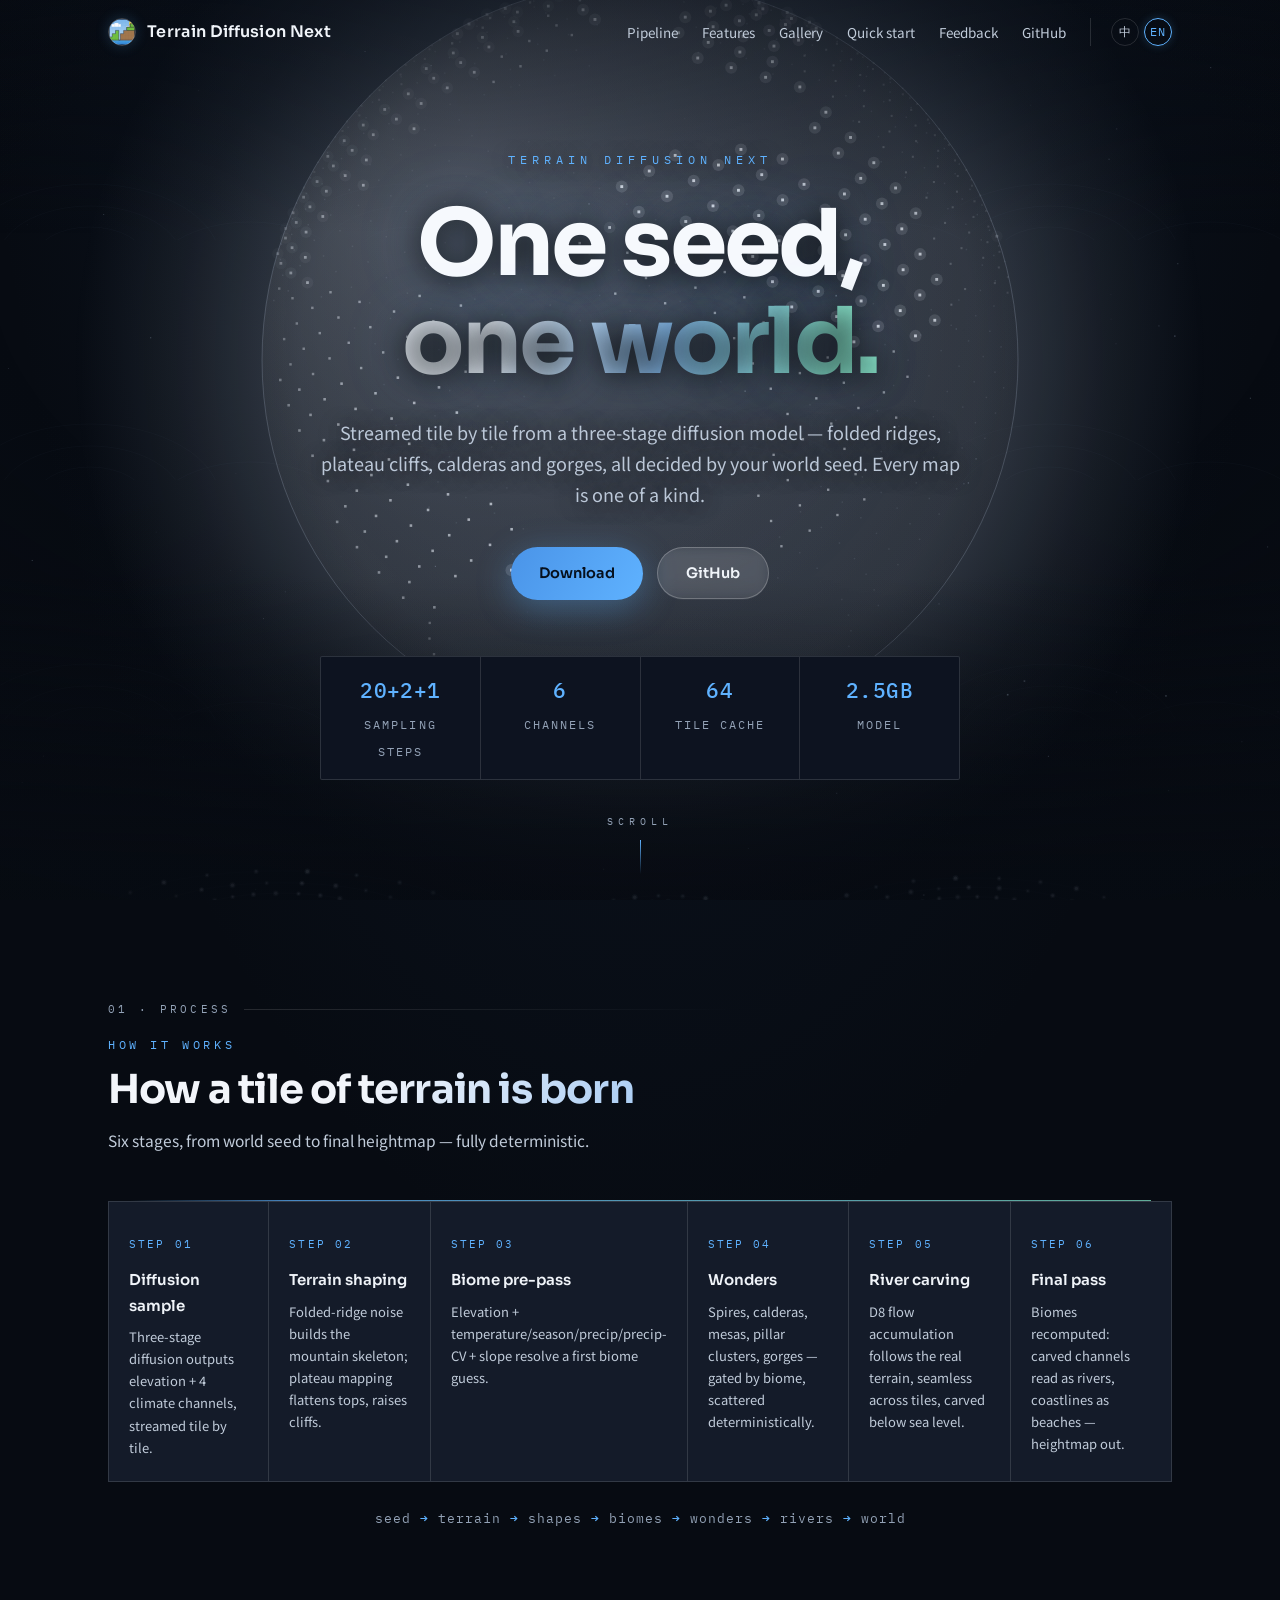
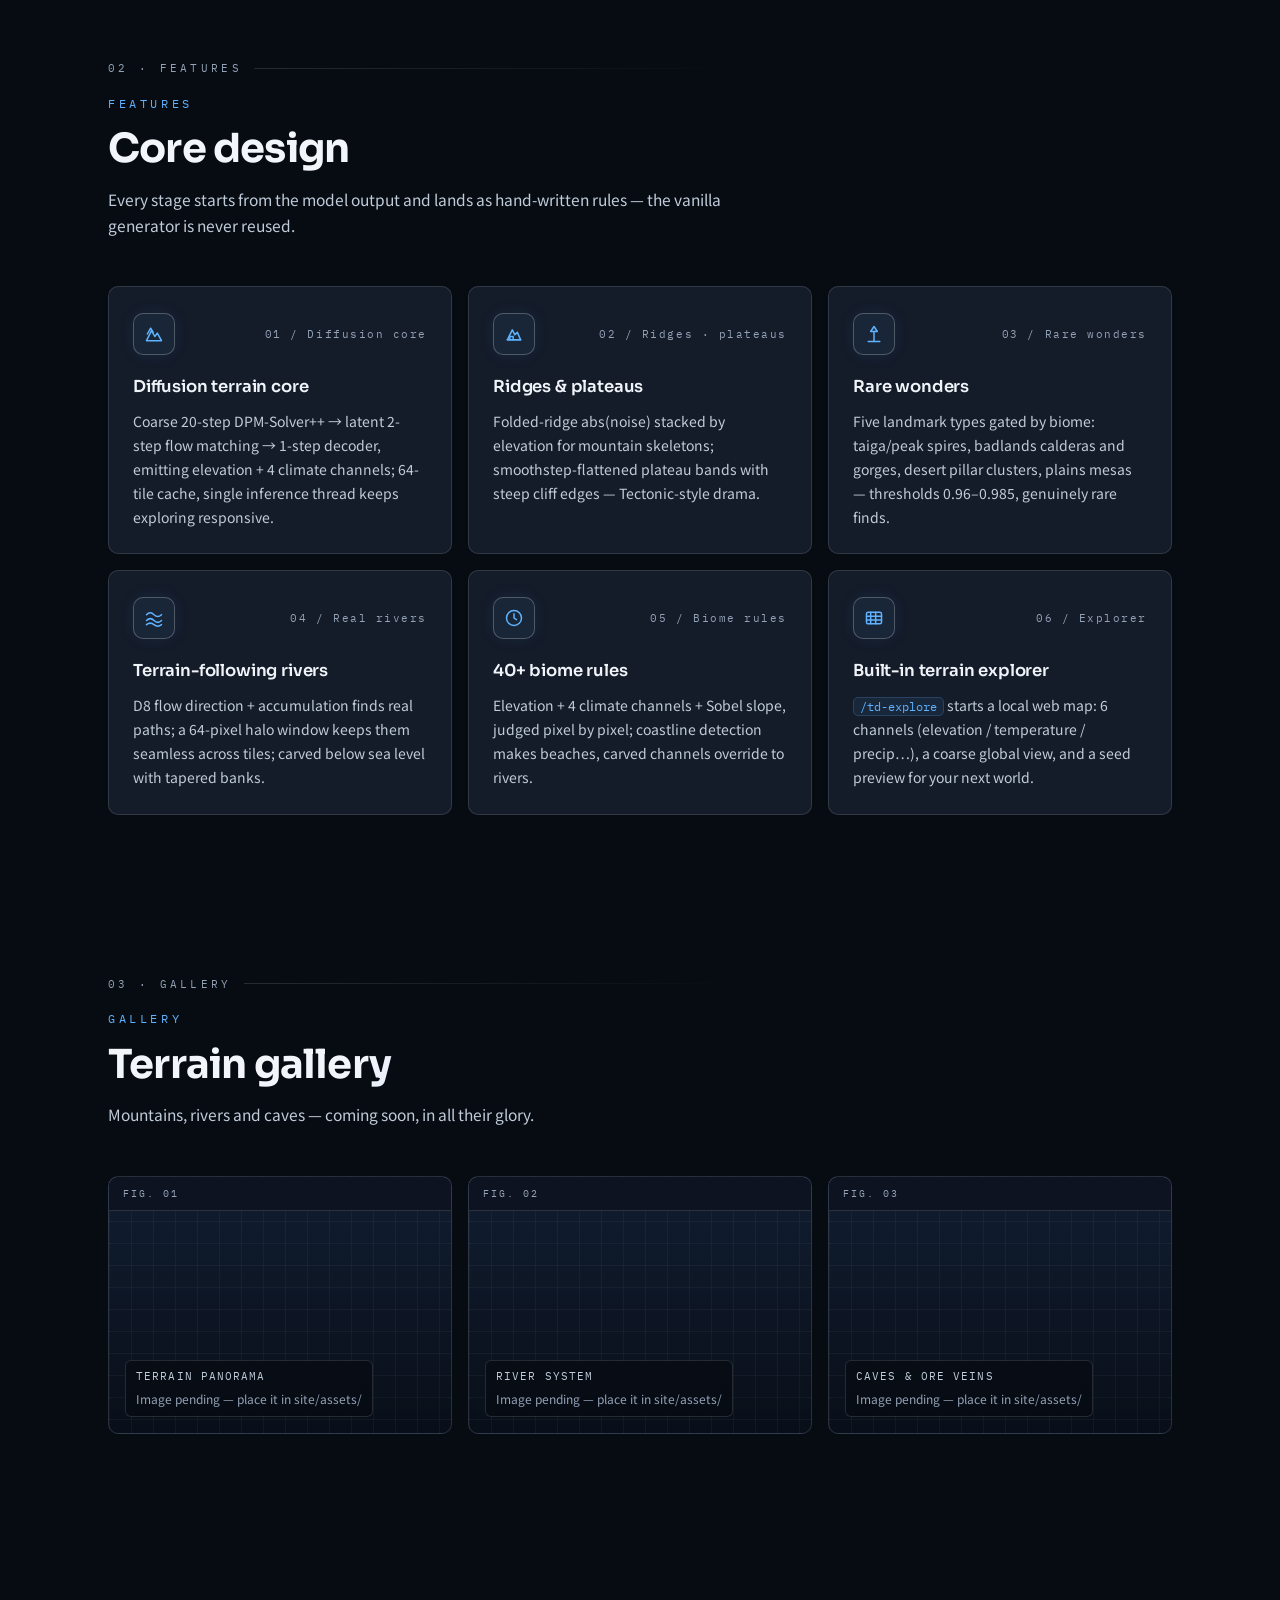
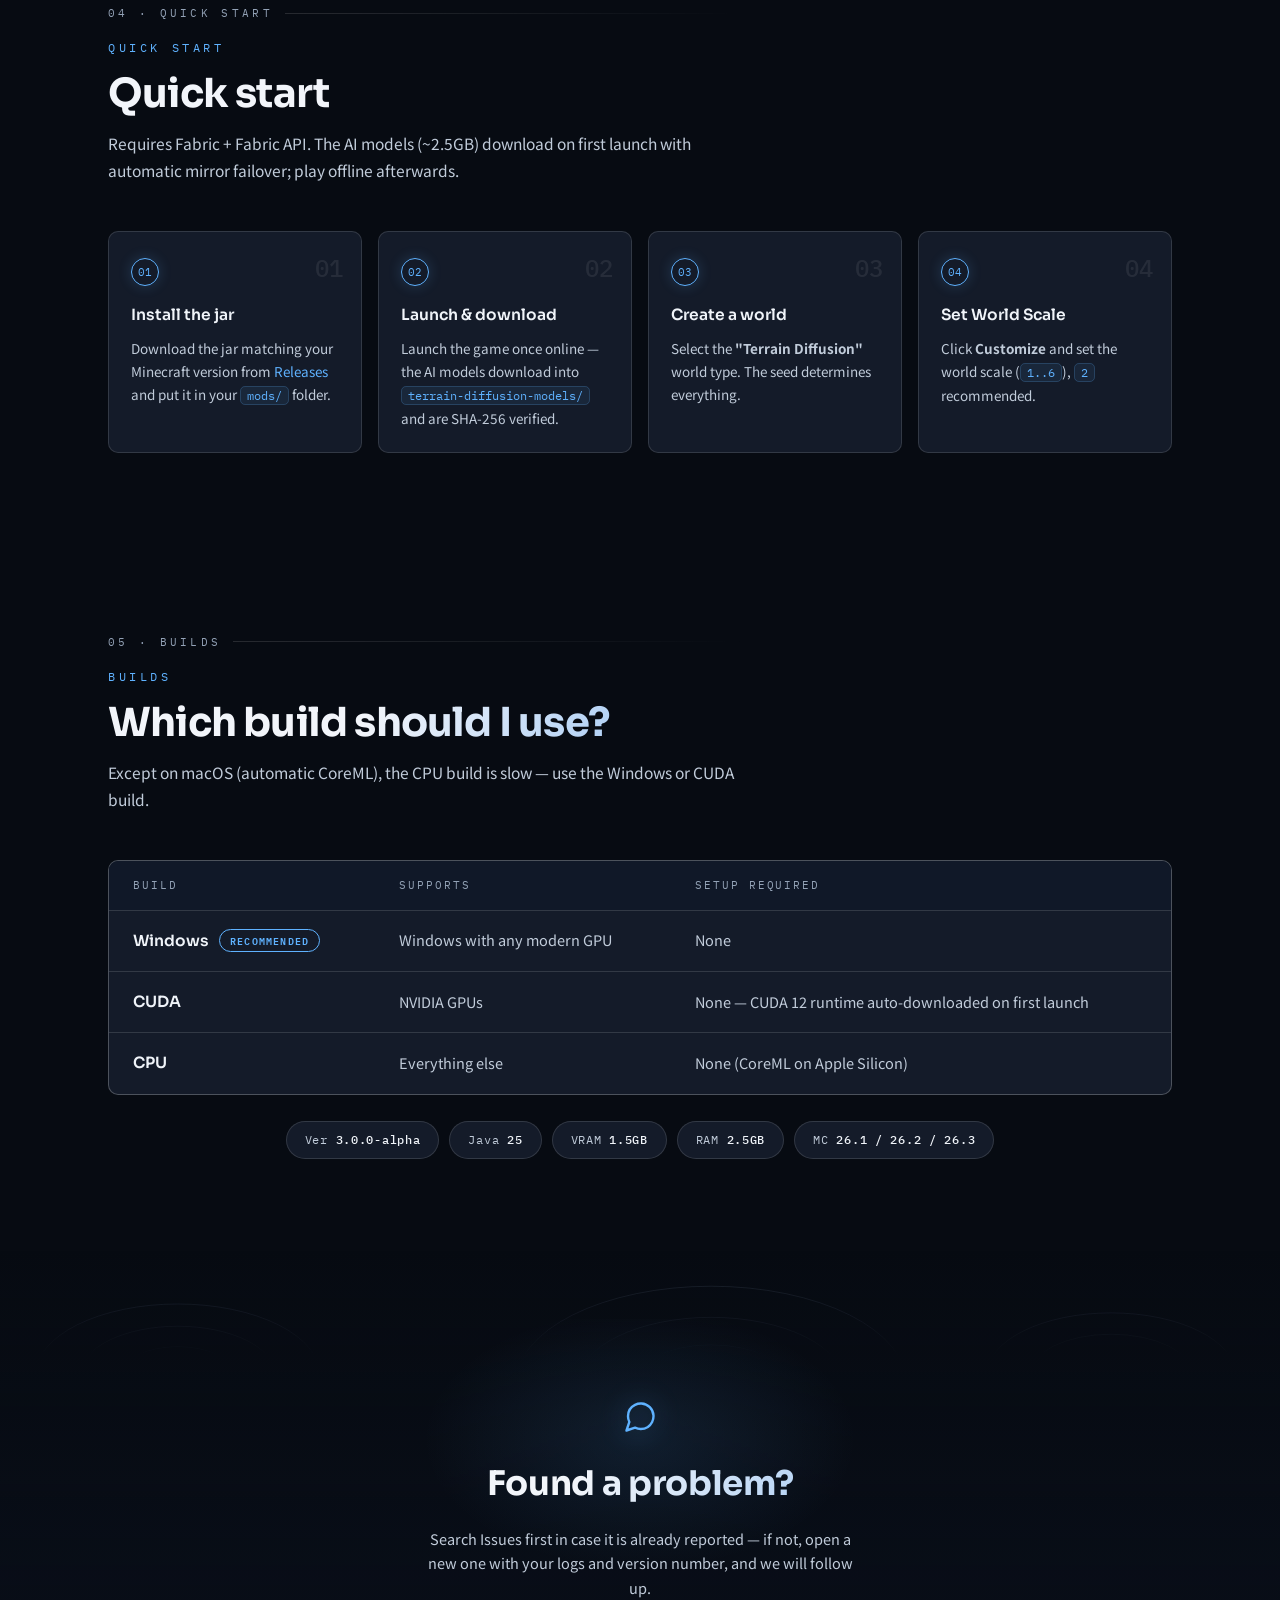
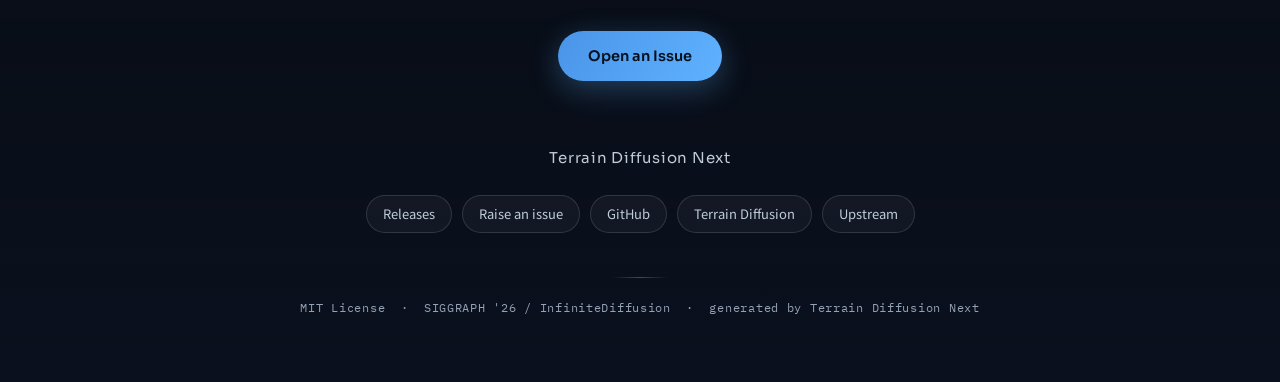
==== commit fe3bebb8: "deploy: ed609cb866452879862edb78635df4808ffa159a" ====
--- a/index_en.html
+++ b/index_en.html
@@ -24,7 +24,7 @@
       <a class="nav-link" href="#features">Features</a>
       <a class="nav-link" href="#screenshots">Gallery</a>
       <a class="nav-link" href="#quickstart">Quick start</a>
-      <a class="nav-link" href="#faq">FAQ</a>
+      <a class="nav-link" href="#issues">Feedback</a>
       <a class="nav-link" href="https://github.com/f1owkang/Terrain-Diffusion-Next">GitHub</a>
       <div class="lang-switch">
         <a href="index.html" aria-label="中文">中</a>
@@ -40,7 +40,7 @@
   <div class="hero-inner">
     <p class="eyebrow">Terrain Diffusion Next</p>
     <h1>One seed,<br><span class="dim">one world.</span></h1>
-    <p class="hero-tagline">Streamed tile by tile from a three-stage diffusion model — folded ridges, plateau cliffs, calderas and gorges, all determined by your world seed. Every map is one of a kind.</p>
+    <p class="hero-tagline">Streamed tile by tile from a three-stage diffusion model — folded ridges, plateau cliffs, calderas and gorges, all decided by your world seed. Every map is one of a kind.</p>
     <div class="hero-cta">
       <a class="btn btn-primary" href="https://github.com/f1owkang/Terrain-Diffusion-Next/releases">Download</a>
       <a class="btn btn-ghost" href="https://github.com/f1owkang/Terrain-Diffusion-Next">GitHub</a>
@@ -59,10 +59,10 @@
 <section class="pipeline" id="pipeline">
   <div class="container">
     <div class="section-head reveal">
-      <p class="sec-tag">SEC 01 · Pipeline</p>
+      <p class="sec-tag">01 · Process</p>
       <p class="section-label">How it works</p>
       <h2 class="section-title">How a tile of terrain is born</h2>
-      <p class="section-sub">The real pipeline from the source code — every step runs deterministically from the world seed and config.</p>
+      <p class="section-sub">Six stages, from world seed to final heightmap — fully deterministic.</p>
     </div>
     <div class="pipeline-flow reveal">
       <div class="pipeline-step">
@@ -103,7 +103,7 @@
 <section class="features" id="features">
   <div class="container">
     <div class="section-head reveal">
-      <p class="sec-tag">SEC 02 · Features</p>
+      <p class="sec-tag">02 · Features</p>
       <p class="section-label">Features</p>
       <h2 class="section-title">Core design</h2>
       <p class="section-sub">Every stage starts from the model output and lands as hand-written rules — the vanilla generator is never reused.</p>
@@ -189,10 +189,10 @@
 <section class="screenshots" id="screenshots">
   <div class="container">
     <div class="section-head reveal">
-      <p class="sec-tag">SEC 03 · Gallery</p>
+      <p class="sec-tag">03 · Gallery</p>
       <p class="section-label">Gallery</p>
       <h2 class="section-title">Terrain gallery</h2>
-      <p class="section-sub">Screenshots coming soon — mountains, rivers and caves in all their glory.</p>
+      <p class="section-sub">Mountains, rivers and caves — coming soon, in all their glory.</p>
     </div>
     <div class="shot-grid">
       <div class="shot reveal" role="img" aria-label="Screenshot placeholder: terrain panorama">
@@ -214,7 +214,7 @@
 <section class="quickstart" id="quickstart">
   <div class="container">
     <div class="section-head reveal">
-      <p class="sec-tag">SEC 04 · Quick start</p>
+      <p class="sec-tag">04 · Quick start</p>
       <p class="section-label">Quick start</p>
       <h2 class="section-title">Quick start</h2>
       <p class="section-sub">Requires Fabric + Fabric API. The AI models (~2.5GB) download on first launch with automatic mirror failover; play offline afterwards.</p>
@@ -233,7 +233,7 @@
       <div class="step reveal">
         <span class="step-num">03</span>
         <h3>Create a world</h3>
-        <p>Select the <b>"Terrain Diffusion Next"</b> world type. The seed determines everything.</p>
+        <p>Select the <b>"Terrain Diffusion"</b> world type. The seed determines everything.</p>
       </div>
       <div class="step reveal">
         <span class="step-num">04</span>
@@ -247,10 +247,10 @@
 <section class="builds" id="builds">
   <div class="container">
     <div class="section-head reveal">
-      <p class="sec-tag">SEC 05 · Builds</p>
+      <p class="sec-tag">05 · Builds</p>
       <p class="section-label">Builds</p>
       <h2 class="section-title">Which build should I use?</h2>
-      <p class="section-sub">The CPU build is slow unless you are on macOS — the Windows or CUDA builds are recommended.</p>
+      <p class="section-sub">Except on macOS (automatic CoreML), the CPU build is slow — use the Windows or CUDA build.</p>
     </div>
     <div class="build-table-wrap reveal">
       <table class="build-table">
@@ -266,7 +266,7 @@
           <tr>
             <td class="build-name">CUDA</td>
             <td>NVIDIA GPUs</td>
-            <td>CUDA + cuDNN install (<a href="CUDA_INSTALL.md">guide</a>)</td>
+            <td>None — CUDA 12 runtime auto-downloaded on first launch</td>
           </tr>
           <tr>
             <td class="build-name">CPU</td>
@@ -277,6 +277,7 @@
       </table>
     </div>
     <div class="req-chips reveal">
+      <span class="chip">Ver <b>3.0.0-alpha</b></span>
       <span class="chip">Java <b>25</b></span>
       <span class="chip">VRAM <b>1.5GB</b></span>
       <span class="chip">RAM <b>2.5GB</b></span>
@@ -285,32 +286,27 @@
   </div>
 </section>
 
-<section class="faq" id="faq">
-  <div class="container">
-    <div class="section-head reveal">
-      <p class="sec-tag">SEC 06 · FAQ</p>
-      <p class="section-label">FAQ</p>
-      <h2 class="section-title">Common issues</h2>
-    </div>
-    <div class="faq-list reveal">
-      <details class="faq-item">
-        <summary>A dynamic link library (DLL) initialization routine failed</summary>
-        <p>Older Java versions trigger this. Minecraft 26.x requires <b>Java 25</b> or higher; the <a href="https://learn.microsoft.com/en-us/java/openjdk/download">latest Microsoft OpenJDK 25</a> is known to work.</p>
-      </details>
-      <details class="faq-item">
-        <summary>LoadLibrary failed with error 126 (CUDA build only)</summary>
-        <p>Typically an improper CUDA or cuDNN installation — see the troubleshooting steps in <code>CUDA_INSTALL.md</code>.</p>
-      </details>
-      <details class="faq-item">
-        <summary>Failed to load terrain-diffusion models</summary>
-        <p>Usually an out-of-memory error. The models take up about 2.5GB of RAM — increase Minecraft's RAM allocation in your launcher.</p>
-      </details>
-    </div>
-  </div>
-</section>
-
-<footer class="footer">
-  <div class="container">
+<footer class="footer" id="issues">
+  <div class="container">
+  <div class="container">
+    <svg class="footer-contours" viewBox="0 0 1440 120" preserveAspectRatio="xMidYMid meet" aria-hidden="true">
+      <g fill="none" stroke="rgba(150,175,210,0.16)">
+        <ellipse cx="200" cy="140" rx="160" ry="80"/>
+        <ellipse cx="200" cy="140" rx="110" ry="55"/>
+        <ellipse cx="200" cy="140" rx="64" ry="32"/>
+        <ellipse cx="800" cy="150" rx="220" ry="110"/>
+        <ellipse cx="800" cy="150" rx="150" ry="75"/>
+        <ellipse cx="800" cy="150" rx="88" ry="44"/>
+        <ellipse cx="1250" cy="140" rx="140" ry="70"/>
+        <ellipse cx="1250" cy="140" rx="92" ry="46"/>
+      </g>
+    </svg>
+    <div class="footer-issues">
+      <svg class="footer-issues-icon" viewBox="0 0 24 24" fill="none" stroke="currentColor" stroke-width="1.6" stroke-linecap="round" stroke-linejoin="round" aria-hidden="true"><path d="M21 11.5a8.38 8.38 0 0 1-.9 3.8 8.5 8.5 0 0 1-7.6 4.7 8.38 8.38 0 0 1-3.8-.9L3 21l1.9-5.7a8.38 8.38 0 0 1-.9-3.8 8.5 8.5 0 0 1 4.7-7.6 8.38 8.38 0 0 1 3.8-.9h.5a8.48 8.48 0 0 1 8 8v.5z"/></svg>
+      <h2 class="footer-issues-title">Found a problem?</h2>
+      <p class="footer-issues-sub">Search Issues first in case it is already reported — if not, open a new one with your logs and version number, and we will follow up.</p>
+      <a class="btn btn-primary" href="https://github.com/f1owkang/Terrain-Diffusion-Next/issues/new">Open an Issue</a>
+    </div>
     <p class="footer-title">Terrain Diffusion Next</p>
     <div class="footer-links">
       <a href="https://github.com/f1owkang/Terrain-Diffusion-Next/releases">Releases</a>
--- a/style.css
+++ b/style.css
@@ -6,13 +6,13 @@
 :root {
   --bg: #070b12;
   --bg-2: #0b1220;
-  --panel: rgba(255, 255, 255, 0.032);
-  --panel-hi: rgba(255, 255, 255, 0.055);
-  --line: rgba(255, 255, 255, 0.085);
-  --line-hi: rgba(255, 255, 255, 0.17);
-  --ink: #e9edf3;
-  --muted: #93a0b2;
-  --faint: #5b6a7d;
+  --panel: #141b29;
+  --panel-hi: #1a2333;
+  --line: rgba(255, 255, 255, 0.13);
+  --line-hi: rgba(255, 255, 255, 0.24);
+  --ink: #f0f4f9;
+  --muted: #c1ccda;
+  --faint: #93a2b6;
   --accent: #5fb2ff;
   --accent-2: #7fe3c6;
   --accent-dim: rgba(95, 178, 255, 0.12);
@@ -39,6 +39,18 @@
 
 ::selection { background: rgba(95, 178, 255, 0.28); }
 
+/* faint contour-line texture across the whole page below the hero */
+body::before {
+  content: "";
+  position: fixed;
+  inset: 0;
+  z-index: -1;
+  pointer-events: none;
+  background-image: url("data:image/svg+xml,%3Csvg xmlns='http://www.w3.org/2000/svg' width='320' height='240'%3E%3Cg fill='none' stroke='rgba(158,182,214,0.55)' stroke-width='1'%3E%3Cellipse cx='90' cy='260' rx='130' ry='76'/%3E%3Cellipse cx='90' cy='260' rx='92' ry='54'/%3E%3Cellipse cx='90' cy='260' rx='56' ry='33'/%3E%3Cellipse cx='250' cy='280' rx='100' ry='58'/%3E%3Cellipse cx='250' cy='280' rx='64' ry='37'/%3E%3C/g%3E%3C/svg%3E");
+  background-size: 320px 240px;
+  opacity: 0.05;
+}
+
 a { color: var(--accent); text-decoration: none; transition: color 0.15s; }
 a:hover { color: #9cc9ff; }
 
@@ -136,6 +148,18 @@
   will-change: opacity, transform;
 }
 
+/* edge vignette + bottom gradient so headline stays readable over the earth */
+.hero::after {
+  content: "";
+  position: absolute;
+  inset: 0;
+  z-index: 1;
+  pointer-events: none;
+  background:
+    radial-gradient(ellipse 120% 90% at 50% 30%, transparent 42%, rgba(7, 11, 18, 0.55) 100%),
+    linear-gradient(180deg, rgba(7, 11, 18, 0.5) 0%, transparent 26% 64%, rgba(7, 11, 18, 0.82) 96%);
+}
+
 #earth-canvas {
   position: absolute;
   inset: 0;
@@ -159,7 +183,7 @@
   text-transform: uppercase;
   color: var(--accent);
   margin-bottom: 26px;
-  text-shadow: 0 0 24px var(--glow);
+  text-shadow: 0 1px 18px rgba(0, 0, 0, 0.7);
 }
 
 .hero h1 {
@@ -168,22 +192,23 @@
   font-weight: 700;
   letter-spacing: -0.03em;
   line-height: 1.06;
-  text-shadow: 0 2px 40px rgba(0, 0, 0, 0.55), 0 0 90px rgba(95, 178, 255, 0.15);
+  color: #f6f9fd;
+  text-shadow: 0 3px 30px rgba(0, 0, 0, 0.8), 0 0 70px rgba(95, 178, 255, 0.22);
 }
 
 .hero h1 .dim {
-  background: linear-gradient(100deg, #e9edf3 20%, #7fb6ef 55%, #7fe3c6 90%);
+  background: linear-gradient(100deg, #f0f5fb 20%, #8fc3f4 55%, #8ce9cd 90%);
   -webkit-background-clip: text;
   background-clip: text;
   -webkit-text-fill-color: transparent;
 }
 
 .hero-tagline {
-  max-width: 620px;
+  max-width: 640px;
   margin: 26px auto 0;
-  font-size: clamp(15px, 2vw, 17.5px);
-  color: var(--muted);
-  text-shadow: 0 1px 20px rgba(0, 0, 0, 0.6);
+  font-size: clamp(15.5px, 2vw, 18px);
+  color: #bcc8d8;
+  text-shadow: 0 1px 22px rgba(0, 0, 0, 0.85);
 }
 
 .hero-cta {
@@ -219,12 +244,12 @@
 .btn-ghost {
   border: 1px solid var(--line-hi);
   color: var(--ink);
-  background: rgba(255, 255, 255, 0.03);
+  background: rgba(255, 255, 255, 0.05);
   backdrop-filter: blur(6px);
 }
 .btn-ghost:hover { border-color: var(--accent); color: var(--accent); box-shadow: 0 0 24px var(--glow); }
 
-/* shimmer sweep on primary CTA */
+/* shimmer sweep on primary CTA — only on hover, one pass (per motion spec) */
 .btn-primary::after {
   content: "";
   position: absolute;
@@ -232,14 +257,16 @@
   left: -80%;
   width: 50%;
   height: 100%;
-  background: linear-gradient(100deg, transparent, rgba(255, 255, 255, 0.5), transparent);
+  background: linear-gradient(100deg, transparent, rgba(255, 255, 255, 0.45), transparent);
   transform: skewX(-20deg);
-  animation: shimmer 3.2s ease-in-out infinite;
-}
+  opacity: 0;
+  transition: opacity 0.2s;
+  pointer-events: none;
+}
+.btn-primary:hover::after { opacity: 1; animation: shimmer 0.9s ease forwards; }
 @keyframes shimmer {
-  0% { left: -80%; }
-  55% { left: 130%; }
-  100% { left: 130%; }
+  from { left: -80%; }
+  to { left: 140%; }
 }
 
 .hero-stats {
@@ -250,7 +277,7 @@
   margin: 56px auto 0;
   border: 1px solid var(--line);
   border-radius: 2px;
-  background: rgba(7, 11, 18, 0.5);
+  background: #0d1320;
   backdrop-filter: blur(8px);
   max-width: 720px;
 }
@@ -292,7 +319,7 @@
   letter-spacing: 0.5em;
   text-transform: uppercase;
   color: var(--faint);
-  animation: hintFloat 2.4s ease-in-out infinite;
+  animation: hintFloat 3.6s ease-in-out infinite;
   pointer-events: none;
 }
 .scroll-hint::after {
@@ -302,7 +329,7 @@
   height: 34px;
   margin: 10px auto 0;
   background: linear-gradient(180deg, var(--accent), transparent);
-  animation: hintDrop 2.4s ease-in-out infinite;
+  animation: hintDrop 3.6s ease-in-out infinite;
 }
 @keyframes hintFloat {
   0%, 100% { opacity: 0.9; transform: translate(-50%, 0); }
@@ -360,7 +387,7 @@
 .section-sub {
   margin-top: 14px;
   color: var(--muted);
-  font-size: 15px;
+  font-size: 15.5px;
 }
 
 /* ============ Pipeline ============ */
@@ -377,7 +404,7 @@
 .pipeline-step {
   position: relative;
   padding: 26px 20px 22px;
-  background: linear-gradient(160deg, rgba(255, 255, 255, 0.045), rgba(255, 255, 255, 0.015));
+  background: var(--panel);
   border: 1px solid var(--line);
   transition: border-color 0.2s, transform 0.25s, background 0.2s;
 }
@@ -385,7 +412,7 @@
 .pipeline-step:hover {
   border-color: var(--line-hi);
   transform: translateY(-3px);
-  background: linear-gradient(160deg, rgba(95, 178, 255, 0.09), rgba(255, 255, 255, 0.02));
+  background: var(--panel-hi);
 }
 
 .pipeline-step .p-num {
@@ -402,7 +429,7 @@
   font-family: var(--font-display);
 }
 
-.pipeline-step p { font-size: 12.5px; color: var(--muted); }
+.pipeline-step p { font-size: 13px; color: var(--muted); }
 
 /* animated connector line between steps */
 .pipeline-flow::before {
@@ -415,7 +442,7 @@
   background: linear-gradient(90deg,
     transparent, var(--accent) 8%, var(--accent-2) 50%, var(--accent) 92%, transparent);
   background-size: 200% 100%;
-  animation: flowLine 6s linear infinite;
+  animation: flowLine 10s linear infinite;
   opacity: 0.75;
 }
 @keyframes flowLine {
@@ -450,27 +477,13 @@
   border-radius: 10px;
   padding: 26px 24px 24px;
   overflow: hidden;
-  transition: transform 0.25s, border-color 0.2s, background 0.2s;
-}
-.feature-card::before {
-  content: "";
-  position: absolute;
-  top: -60px;
-  right: -60px;
-  width: 150px;
-  height: 150px;
-  border-radius: 50%;
-  background: radial-gradient(circle, rgba(95, 178, 255, 0.14), transparent 70%);
-  opacity: 0;
-  transition: opacity 0.3s;
-  pointer-events: none;
+  transition: transform 0.2s, border-color 0.2s, background 0.2s;
 }
 .feature-card:hover {
-  transform: translateY(-4px);
-  border-color: rgba(95, 178, 255, 0.4);
+  transform: translateY(-3px);
+  border-color: rgba(95, 178, 255, 0.45);
   background: var(--panel-hi);
 }
-.feature-card:hover::before { opacity: 1; }
 
 .feature-top {
   display: flex;
@@ -506,7 +519,7 @@
   letter-spacing: -0.01em;
 }
 
-.feature-card p { font-size: 13.5px; color: var(--muted); }
+.feature-card p { font-size: 14px; color: var(--muted); }
 
 .feature-card code {
   font-family: var(--font-mono);
@@ -530,6 +543,9 @@
 }
 .feature-card:hover .feature-ramp { opacity: 0.85; }
 
+/* keep the hover clean: border + lift only, no cheap glow */
+.feature-card:hover .feature-ramp { opacity: 0; }
+
 /* ============ Gallery ============ */
 
 .screenshots { padding: 80px 0; }
@@ -545,9 +561,9 @@
   border: 1px solid var(--line);
   border-radius: 10px;
   background:
-    linear-gradient(rgba(255, 255, 255, 0.028) 1px, transparent 1px),
-    linear-gradient(90deg, rgba(255, 255, 255, 0.028) 1px, transparent 1px),
-    linear-gradient(180deg, rgba(20, 34, 58, 0.5), rgba(7, 11, 18, 0.7));
+    linear-gradient(rgba(255, 255, 255, 0.04) 1px, transparent 1px),
+    linear-gradient(90deg, rgba(255, 255, 255, 0.04) 1px, transparent 1px),
+    linear-gradient(180deg, rgba(26, 44, 74, 0.55), rgba(10, 17, 28, 0.75));
   background-size: 22px 22px, 22px 22px, 100% 100%;
   aspect-ratio: 4 / 3;
   display: flex;
@@ -572,7 +588,7 @@
   letter-spacing: 0.2em;
   text-transform: uppercase;
   color: var(--faint);
-  background: rgba(7, 11, 18, 0.6);
+  background: #0d1320;
   border-bottom: 1px solid var(--line);
   backdrop-filter: blur(6px);
 }
@@ -647,7 +663,7 @@
 }
 
 .step h3 { font-size: 15.5px; font-weight: 600; margin-bottom: 9px; font-family: var(--font-display); }
-.step p { font-size: 13px; color: var(--muted); }
+.step p { font-size: 13.5px; color: var(--muted); }
 
 .step code {
   font-family: var(--font-mono);
@@ -683,7 +699,7 @@
   text-align: left;
   padding: 15px 24px;
   border-bottom: 1px solid var(--line);
-  background: rgba(255, 255, 255, 0.025);
+  background: #101828;
   font-weight: 400;
 }
 
@@ -738,77 +754,83 @@
 }
 .chip b { color: var(--ink); font-weight: 500; }
 
-/* ============ FAQ ============ */
-
-.faq { padding: 90px 0; }
-
-.faq-list { max-width: 780px; margin: 0 auto; display: grid; gap: 10px; }
-
-.faq-item {
-  border: 1px solid var(--line);
-  border-radius: 10px;
-  background: var(--panel);
-  overflow: hidden;
-  transition: border-color 0.2s;
-}
-.faq-item:hover { border-color: var(--line-hi); }
-
-.faq-item summary {
-  cursor: pointer;
-  list-style: none;
-  padding: 18px 24px;
-  font-weight: 600;
-  font-size: 15px;
-  display: flex;
-  align-items: center;
-  gap: 14px;
-}
-
-.faq-item summary::-webkit-details-marker { display: none; }
-
-.faq-item summary::before {
-  content: "+";
-  font-family: var(--font-mono);
+/* ============ Footer ============ */
+
+.footer {
+  position: relative;
+  padding: 150px 0 64px;
+  text-align: center;
+  background: linear-gradient(180deg, transparent, rgba(11, 18, 32, 0.85));
+}
+
+/* ambient glow behind the feedback headline */
+.footer::before {
+  content: "";
+  position: absolute;
+  top: 70px;
+  left: 50%;
+  transform: translateX(-50%);
+  width: 620px;
+  max-width: 90vw;
+  height: 300px;
+  background: radial-gradient(ellipse 50% 62% at 50% 40%, rgba(95, 178, 255, 0.11), transparent 70%);
+  pointer-events: none;
+  z-index: 1;
+}
+
+.footer-contours {
+  position: absolute;
+  top: 0;
+  left: 0;
+  right: 0;
+  width: 100%;
+  height: 110px;
+  pointer-events: none;
+  z-index: 2;
+  opacity: 0.8;
+  -webkit-mask-image: linear-gradient(180deg, black 30%, transparent 100%);
+  mask-image: linear-gradient(180deg, black 30%, transparent 100%);
+}
+
+/* open, card-less feedback block */
+.footer-issues {
+  position: relative;
+  z-index: 2;
+  max-width: 620px;
+  margin: 0 auto 64px;
+}
+
+.footer-issues-icon {
+  width: 36px;
+  height: 36px;
   color: var(--accent);
-  border: 1px solid var(--line-hi);
-  width: 22px;
-  height: 22px;
-  display: grid;
-  place-items: center;
-  flex: none;
-  font-size: 14px;
-  border-radius: 50%;
-  transition: transform 0.25s, background 0.2s, color 0.2s;
-}
-
-.faq-item[open] summary::before {
-  transform: rotate(45deg);
-  background: var(--accent-dim);
-}
-
-.faq-item p {
-  padding: 0 24px 20px 60px;
+  margin: 0 auto 20px;
+  display: block;
+  filter: drop-shadow(0 0 14px rgba(95, 178, 255, 0.45));
+}
+
+.footer-issues-title {
+  font-family: var(--font-display);
+  font-size: clamp(26px, 3.6vw, 34px);
+  font-weight: 700;
+  letter-spacing: -0.01em;
+  margin-bottom: 14px;
+  background: linear-gradient(120deg, #f2f5fa 40%, #8fbef2 100%);
+  -webkit-background-clip: text;
+  background-clip: text;
+  -webkit-text-fill-color: transparent;
+}
+
+.footer-issues-sub {
+  max-width: 440px;
+  margin: 0 auto 30px;
   color: var(--muted);
-  font-size: 14px;
-}
-
-.faq-item code {
-  font-family: var(--font-mono);
-  font-size: 12.5px;
-  background: rgba(95, 178, 255, 0.08);
-  border: 1px solid rgba(95, 178, 255, 0.2);
-  border-radius: 5px;
-  padding: 1px 6px;
-  color: var(--accent);
-}
-
-/* ============ Footer ============ */
-
-.footer {
-  border-top: 1px solid var(--line);
-  padding: 54px 0 62px;
-  text-align: center;
-  background: linear-gradient(180deg, transparent, rgba(11, 18, 32, 0.8));
+  font-size: 14.5px;
+}
+
+.footer-issues .btn {
+  padding: 13px 30px;
+  box-shadow: 0 8px 30px rgba(95, 178, 255, 0.3);
 }
 
 .footer-title {
@@ -816,31 +838,54 @@
   font-size: 15px;
   letter-spacing: 0.05em;
   color: var(--muted);
-  margin-bottom: 22px;
+  margin-bottom: 24px;
 }
 
 .footer-links {
   display: flex;
   justify-content: center;
   flex-wrap: wrap;
-  gap: 28px;
-  font-size: 13.5px;
+  gap: 10px;
+  font-size: 13px;
+}
+
+.footer-links a {
+  padding: 7px 16px;
+  border: 1px solid var(--line);
+  border-radius: 999px;
+  color: var(--muted);
+  background: rgba(255, 255, 255, 0.04);
+  transition: border-color 0.2s, color 0.2s, background 0.2s;
+}
+.footer-links a:hover {
+  border-color: var(--accent);
+  color: var(--ink);
+  background: rgba(95, 178, 255, 0.08);
+  text-decoration: none;
 }
 
 .footer-meta {
-  margin-top: 38px;
+  margin-top: 44px;
   font-size: 12px;
   color: var(--faint);
   font-family: var(--font-mono);
   letter-spacing: 0.06em;
 }
+.footer-meta::before {
+  content: "";
+  display: block;
+  width: 56px;
+  height: 1px;
+  margin: 0 auto 20px;
+  background: linear-gradient(90deg, transparent, var(--line-hi), transparent);
+}
 
 /* ============ Reveal on scroll ============ */
 
 .reveal {
   opacity: 0;
-  transform: translateY(26px);
-  transition: opacity 0.8s cubic-bezier(0.22, 1, 0.36, 1), transform 0.8s cubic-bezier(0.22, 1, 0.36, 1);
+  transform: translateY(22px);
+  transition: opacity 0.65s cubic-bezier(0.22, 1, 0.36, 1), transform 0.65s cubic-bezier(0.22, 1, 0.36, 1);
   transition-delay: var(--d, 0s);
 }
 .reveal.in { opacity: 1; transform: translateY(0); }
